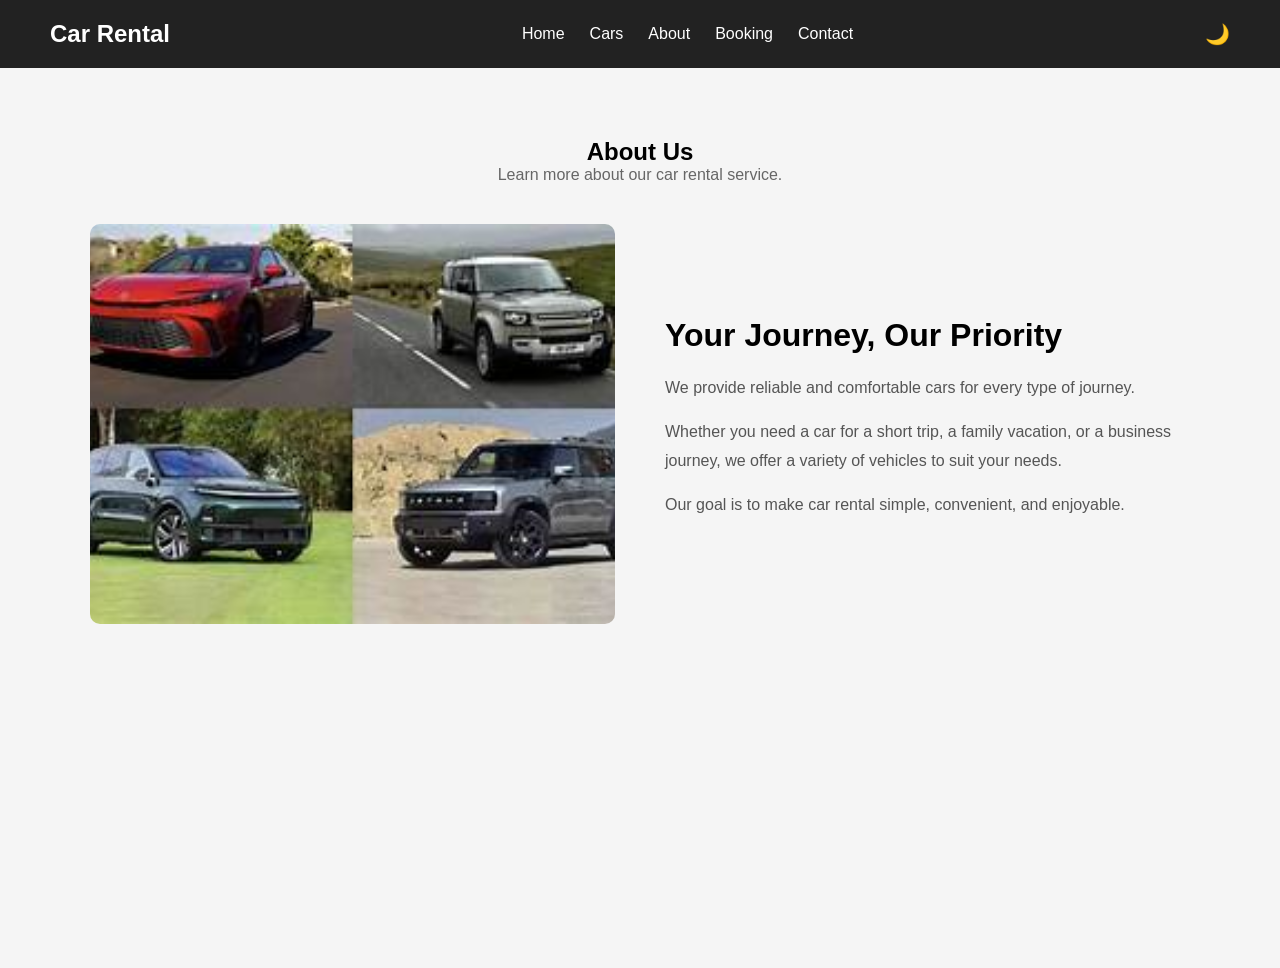
==== about.html @ 0070bd18 "Initial car rental project" ====
<!DOCTYPE html>
<html lang="en">
<head>
    <meta charset="UTF-8">
    <meta name="viewport" content="width=device-width, initial-scale=1.0">

    <title>About Us - Car Rental</title>

    <link rel="stylesheet" href="css/style.css">
</head>

<body>

    <header>
        <nav class="navbar">
           <div class="logo">Car Rental</div>

<button class="menu-btn" id="menuBtn">☰</button>

<ul class="nav-links" id="navLinks">
                <li><a href="index.html">Home</a></li>
                <li><a href="cars.html">Cars</a></li>
                <li><a href="about.html">About</a></li>
                <li><a href="booking.html">Booking</a></li>
                <li><a href="contact.html">Contact</a></li>
            </ul>

            <button id="darkModeBtn">🌙</button>
        </nav>
    </header>

    <main>

        <section class="about-page">

            <div class="section-title">
                <h1>About Us</h1>
                <p>Learn more about our car rental service.</p>
            </div>

            <div class="about-content">

                <div class="about-image">
                    <img src="images/about-car.jpg" alt="Car rental">
                </div>

                <div class="about-text">
                    <h2>Your Journey, Our Priority</h2>

                    <p>
                        We provide reliable and comfortable cars
                        for every type of journey.
                    </p>

                    <p>
                        Whether you need a car for a short trip,
                        a family vacation, or a business journey,
                        we offer a variety of vehicles to suit your needs.
                    </p>

                    <p>
                        Our goal is to make car rental simple,
                        convenient, and enjoyable.
                    </p>
                </div>

            </div>

        </section>

    </main>
<button id="backToTop">↑</button>
    <script src="js/script.js"></script>

</body>
</html>
---- css/style.css ----
* {
    margin: 0;
    padding: 0;
    box-sizing: border-box;
}

body {
    font-family: Arial, sans-serif;
}

.navbar {
    display: flex;
    justify-content: space-between;
    align-items: center;
    padding: 20px 50px;
    background-color: #222;
}

.logo {
    color: white;
    font-size: 24px;
    font-weight: bold;
}

.nav-links {
    display: flex;
    list-style: none;
    gap: 25px;
}

.nav-links a {
    color: white;
    text-decoration: none;
}

.nav-links a:hover {
    color: #f5c542;
}

#darkModeBtn {
    border: none;
    background: none;
    color: white;
    font-size: 20px;
    cursor: pointer;
}

.hero {
    position:relative;
    min-height: 600px;
    display: flex;
    align-items: center;
    justify-content: center;
    text-align: center;
    padding: 40px 20px;
    background-image: linear-gradient(rgba(0, 0, 0, 0.55), rgba(0, 0, 0, 0.55)),
                      url("../images/car-hero.jpg");
    background-size: cover;
    background-position: center;
}

.hero-content {
    color: white;
    max-width: 700px;
}

.hero-content h1 {
    font-size: 55px;
    margin-bottom: 20px;
}

.hero-content p {
    font-size: 20px;
    line-height: 1.6;
    margin-bottom: 30px;
}

.hero-btn {
    display: inline-block;
    padding: 14px 30px;
    background-color: #f5c542;
    color: #222;
    text-decoration: none;
    font-weight: bold;
    border-radius: 5px;
}

.hero-btn:hover {
    background-color: white;
}
.featured-cars {
    padding: 70px 50px;
    background-color: #f5f5f5;
}

.section-title {
    text-align: center;
    margin-bottom: 40px;
}

.section-title h2 {
    font-size: 36px;
    margin-bottom: 10px;
}

.section-title p {
    color: #666;
}

.car-container {
    display: grid;
    grid-template-columns: repeat(3, 1fr);
    gap: 30px;
    max-width: 1200px;
    margin: auto;
}

.car-card {
    background-color: white;
    border-radius: 10px;
    overflow: hidden;
    box-shadow: 0 5px 15px rgba(0, 0, 0, 0.1);
    transition: transform 0.3s ease;
}

.car-card:hover {
    transform: translateY(-8px);
}

.car-card img {
    width: 100%;
    height: 220px;
    object-fit: cover;
}

.car-info {
    padding: 20px;
}

.car-info h3 {
    font-size: 22px;
    margin-bottom: 10px;
}

.car-info p {
    color: #666;
    margin-bottom: 15px;
}

.car-info h4 {
    margin-bottom: 15px;
}

.car-btn {
    display: inline-block;
    padding: 10px 20px;
    background-color: #222;
    color: white;
    text-decoration: none;
    border-radius: 5px;
}

.car-btn:hover {
    background-color: #f5c542;
    color: #222;
}

.rental-search {
    padding: 70px 50px;
    background-color: white;
}

.search-form {
    max-width: 1100px;
    margin: 30px auto 0;
    padding: 30px;
    display: grid;
    grid-template-columns: repeat(3, 1fr) auto;
    gap: 20px;
    align-items: end;
    background-color: #f5f5f5;
    border-radius: 10px;
}

.form-group {
    display: flex;
    flex-direction: column;
}

.form-group label {
    margin-bottom: 8px;
    font-weight: bold;
}

.form-group input {
    padding: 12px;
    border: 1px solid #ccc;
    border-radius: 5px;
    font-size: 15px;
}

.search-btn {
    padding: 12px 22px;
    border: none;
    background-color: #222;
    color: white;
    border-radius: 5px;
    cursor: pointer;
    font-size: 15px;
}

.search-btn:hover {
    background-color: #f5c542;
    color: #222;
}

#searchMessage {
    text-align: center;
    margin-top: 20px;
    font-weight: bold;
}



.cars-page {
    padding: 70px 50px;
    min-height: 100vh;
    background-color: #f5f5f5;
}

.car-controls {
    max-width: 1100px;
    margin: 30px auto 40px;
    display: flex;
    gap: 15px;
    justify-content: center;
}

.car-controls input,
.car-controls select {
    padding: 12px 15px;
    border: 1px solid #ccc;
    border-radius: 5px;
    font-size: 15px;
}

.car-controls input {
    width: 300px;
}

.car-controls select {
    background-color: white;
}

#carsContainer {
    max-width: 1200px;
    margin: auto;
}

.details-page {
    min-height: 100vh;
    padding: 70px 50px;
    background-color: #f5f5f5;
}

.car-details {
    max-width: 1000px;
    margin: auto;
    background-color: white;
    border-radius: 10px;
    overflow: hidden;
    box-shadow: 0 5px 15px rgba(0, 0, 0, 0.1);
}

.car-details img {
    width: 100%;
    height: 450px;
    object-fit: cover;
}

.details-info {
    padding: 30px;
}

.details-info h1 {
    font-size: 35px;
    margin-bottom: 15px;
}

.details-info p {
    font-size: 18px;
    margin-bottom: 12px;
    color: #555;
}

.details-price {
    font-size: 24px;
    font-weight: bold;
    margin: 20px 0;
}

.book-btn {
    display: inline-block;
    padding: 13px 25px;
    background-color: #222;
    color: white;
    text-decoration: none;
    border-radius: 5px;
}

.book-btn:hover {
    background-color: #f5c542;
    color: #222;
}



.booking-page {
    min-height: 100vh;
    padding: 70px 20px;
    background-color: #f5f5f5;
}

.booking-form {
    max-width: 700px;
    margin: 30px auto;
    padding: 35px;
    background-color: white;
    border-radius: 10px;
    box-shadow: 0 5px 15px rgba(0, 0, 0, 0.1);
}

.booking-form .form-group {
    margin-bottom: 20px;
}

.booking-form input,
.booking-form select {
    width: 100%;
    padding: 12px;
    border: 1px solid #ccc;
    border-radius: 5px;
    font-size: 15px;
}

.booking-form small {
    display: block;
    margin-top: 5px;
    color: red;
}

.submit-btn {
    width: 100%;
    padding: 14px;
    border: none;
    border-radius: 5px;
    background-color: #222;
    color: white;
    font-size: 16px;
    cursor: pointer;
}

.submit-btn:hover {
    background-color: #f5c542;
    color: #222;
}

#bookingMessage {
    text-align: center;
    margin-top: 20px;
    font-weight: bold;
}


.about-page {
    min-height: 100vh;
    padding: 70px 50px;
    background-color: #f5f5f5;
}

.about-content {
    max-width: 1100px;
    margin: 40px auto 0;
    display: grid;
    grid-template-columns: 1fr 1fr;
    gap: 50px;
    align-items: center;
}

.about-image img {
    width: 100%;
    height: 400px;
    object-fit: cover;
    border-radius: 10px;
}

.about-text h2 {
    font-size: 32px;
    margin-bottom: 20px;
}

.about-text p {
    color: #555;
    line-height: 1.8;
    margin-bottom: 15px;
}


.contact-page {
    min-height: 100vh;
    padding: 70px 20px;
    background-color: #f5f5f5;
}

.contact-container {
    max-width: 1000px;
    margin: 40px auto;
    display: grid;
    grid-template-columns: 1fr 1fr;
    gap: 40px;
}

.contact-info,
.contact-form {
    background-color: white;
    padding: 30px;
    border-radius: 10px;
    box-shadow: 0 5px 15px rgba(0, 0, 0, 0.1);
}

.contact-info h2 {
    margin-bottom: 25px;
}

.contact-info p {
    margin-bottom: 20px;
    color: #555;
}

.contact-form .form-group {
    margin-bottom: 20px;
}

.contact-form input,
.contact-form textarea {
    width: 100%;
    padding: 12px;
    border: 1px solid #ccc;
    border-radius: 5px;
    font-family: inherit;
    font-size: 15px;
    resize: vertical;
}

.contact-form textarea {
    min-height: 140px;
}

.contact-form .submit-btn {
    width: 100%;
}


@media (max-width: 768px) {

     .navbar {
        position: relative;
        flex-direction: row;
        justify-content: space-between;
        align-items: center;
        padding: 15px 20px;
    }

    .menu-btn {
        display: block;
        margin-left: auto;
        margin-right: 15px;
    }

    .nav-links {
        display: none;
        position: absolute;
        top: 100%;
        left: 0;
        width: 100%;
        flex-direction: column;
        align-items: center;
        gap: 15px;
        padding: 20px 0;
        background-color: #222;
        z-index: 1000;
    }

    .nav-links.active {
        display: flex;
    }
    .hero {
        min-height: 500px;
        padding: 30px 20px;
    }

    .hero-content h1 {
        font-size: 38px;
    }

    .hero-content p {
        font-size: 16px;
    }

    .featured-cars {
        padding: 50px 20px;
    }

    .car-container {
        grid-template-columns: 1fr;
    }

    .rental-search {
        padding: 50px 20px;
    }

    .search-form {
        grid-template-columns: 1fr;
    }

    .car-controls {
        flex-direction: column;
    }

    .car-controls input {
        width: 100%;
    }

    .about-content {
        grid-template-columns: 1fr;
    }

    .contact-container {
        grid-template-columns: 1fr;
    }

    .booking-form {
        padding: 25px;
    }

    .details-page {
        padding: 50px 20px;
    }

    .car-details img {
        height: 300px;
    }

        .testimonial-container {
        grid-template-columns: 1fr;
    }
}

body.dark-mode {
    background-color: #121212;
    color: white;
}

body.dark-mode .featured-cars,
body.dark-mode .rental-search,
body.dark-mode .cars-page,
body.dark-mode .details-page,
body.dark-mode .about-page,
body.dark-mode .booking-page,
body.dark-mode .contact-page {
    background-color: #121212;
}

body.dark-mode .car-card,
body.dark-mode .car-details,
body.dark-mode .booking-form,
body.dark-mode .contact-info,
body.dark-mode .contact-form,
body.dark-mode .search-form {
    background-color: #1e1e1e;
    color: white;
}

body.dark-mode .section-title p,
body.dark-mode .car-info p,
body.dark-mode .about-text p,
body.dark-mode .contact-info p {
    color: #ccc;
}

body.dark-mode .form-group input,
body.dark-mode .form-group select,
body.dark-mode .contact-form input,
body.dark-mode .contact-form textarea {
    background-color: #2a2a2a;
    color: white;
    border-color: #555;
}


.slider-btn {
    position: absolute;
    top: 50%;
    transform: translateY(-50%);
    border: none;
    background-color: rgba(0, 0, 0, 0.5);
    color: white;
    width: 45px;
    height: 45px;
    border-radius: 50%;
    font-size: 25px;
    cursor: pointer;
}

.prev-btn {
    left: 30px;
}

.next-btn {
    right: 30px;
}

.slider-btn:hover {
    background-color: rgba(0, 0, 0, 0.8);
}

.testimonials {
    padding: 70px 50px;
    background-color: #f5f5f5;
}

.testimonial-container {
    max-width: 1100px;
    margin: 40px auto 0;

    display: grid;
    grid-template-columns: repeat(3, 1fr);
    gap: 30px;
}

.testimonial-card {
    background-color: white;
    padding: 30px;
    border-radius: 10px;
    text-align: center;

    box-shadow: 0 5px 15px rgba(0, 0, 0, 0.1);

    transition: transform 0.3s ease;
}

.testimonial-card:hover {
    transform: translateY(-8px);
}

.testimonial-card p {
    color: #555;
    line-height: 1.7;
    margin-bottom: 20px;
}

.testimonial-card h3 {
    margin-bottom: 5px;
}

.testimonial-card span {
    color: #777;
}

.faq {
    padding: 70px 20px;
    background-color: white;
}

.faq-container {
    max-width: 800px;
    margin: 40px auto 0;
}

.faq-item {
    margin-bottom: 15px;
    border: 1px solid #ddd;
    border-radius: 8px;
    overflow: hidden;
}

.faq-question {
    width: 100%;
    padding: 20px;
    border: none;
    background-color: #f5f5f5;
    display: flex;
    justify-content: space-between;
    align-items: center;
    text-align: left;
    font-size: 16px;
    font-weight: bold;
    cursor: pointer;
}

.faq-question span {
    font-size: 22px;
}

.faq-answer {
    display: none;
    padding: 20px;
    background-color: white;
}

.faq-answer p {
    color: #555;
    line-height: 1.6;
}

#backToTop {
    position: fixed;
    right: 25px;
    bottom: 25px;

    width: 45px;
    height: 45px;

    border: none;
    border-radius: 50%;

    background-color: #222;
    color: white;

    font-size: 22px;
    cursor: pointer;

    display: none;

    z-index: 1000;
}

#backToTop:hover {
    background-color: #f5c542;
    color: #222;
}

.menu-btn {
    border: none;
    background: transparent;
    color: white;
    font-size: 28px;
    cursor: pointer;
}

@media (min-width: 769px) {
    .menu-btn {
        display: none;
    }
}

@media (max-width: 768px) {
    .menu-btn {
        display: block;
        margin-left: auto;
        margin-right: 15px;
    }
}
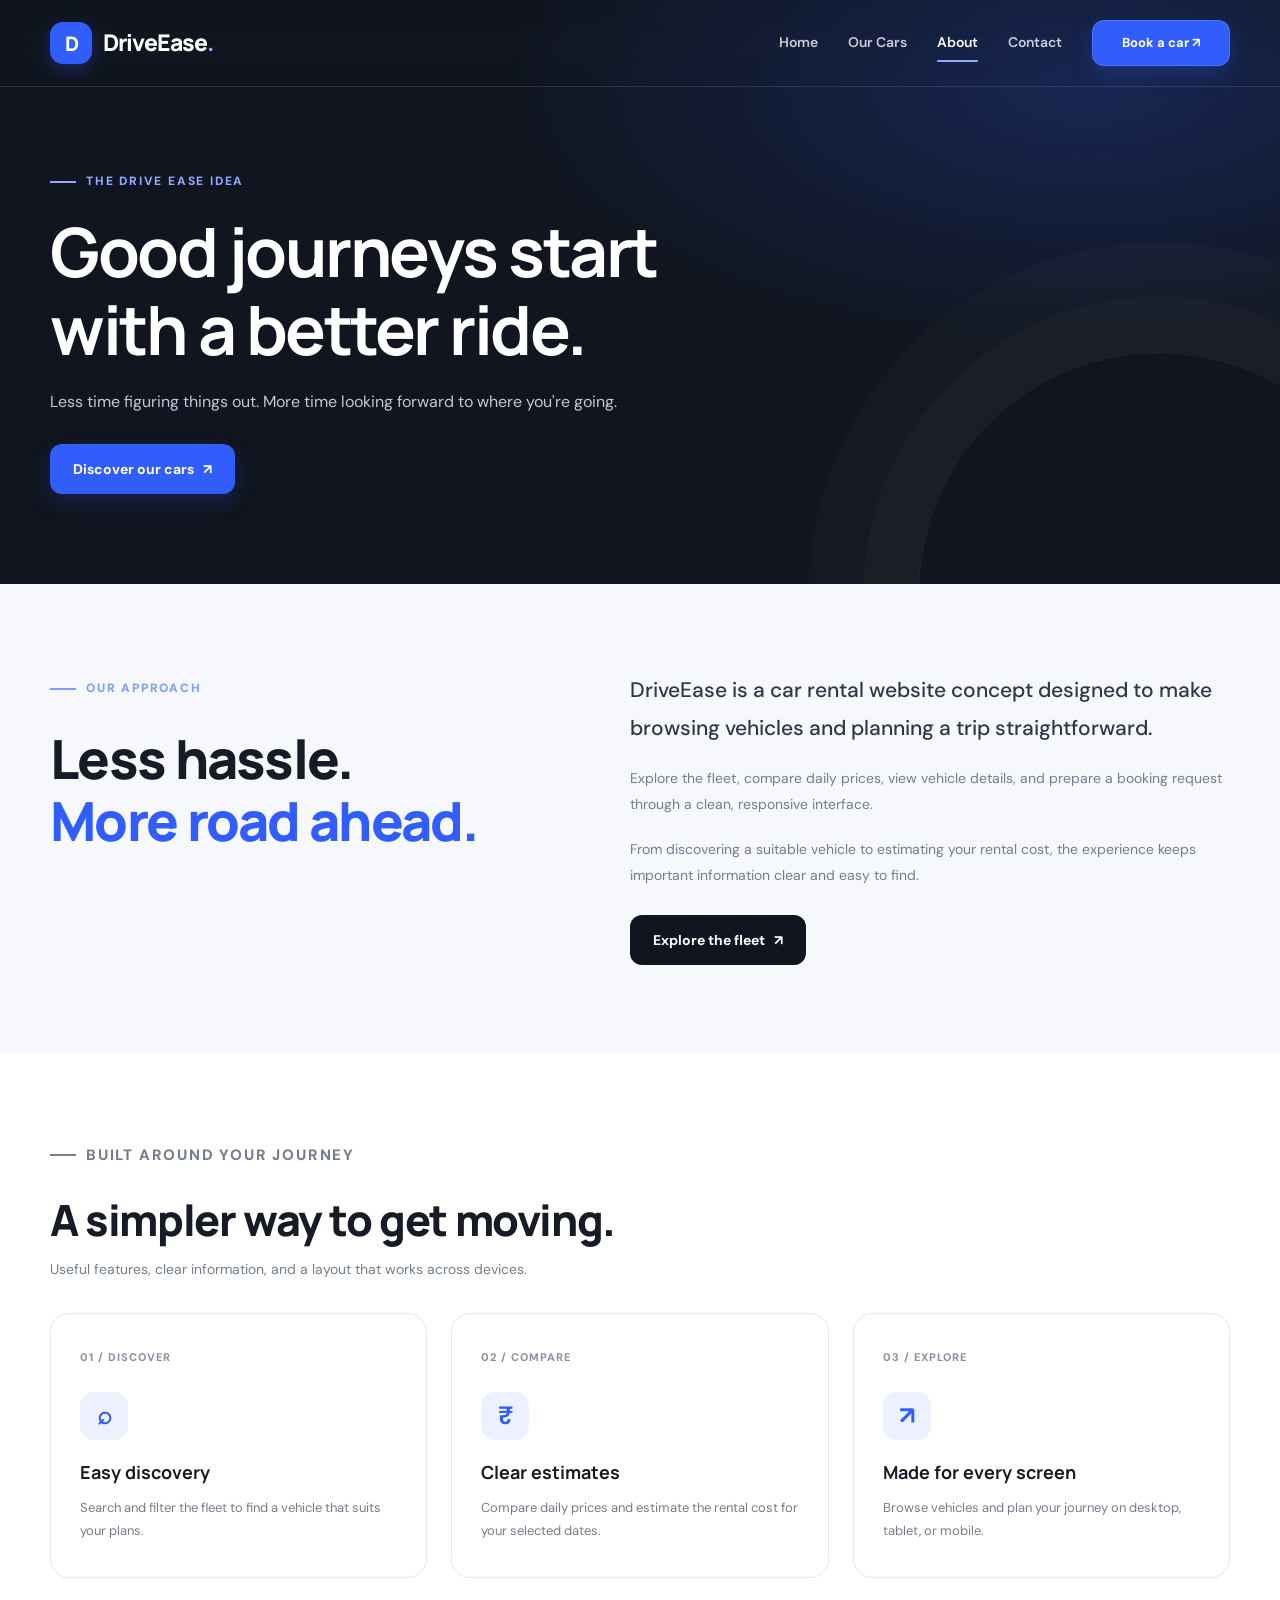
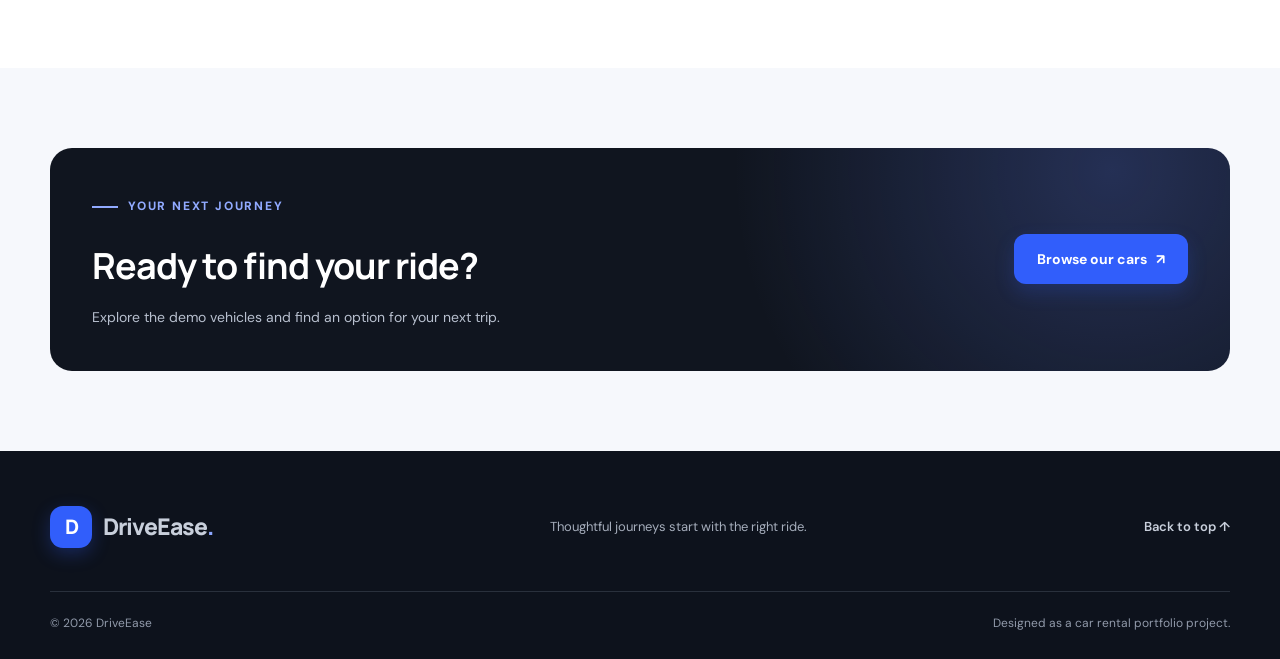
==== commit 648959ed: "Improve DriveEase website design" ====
--- a/about.html
+++ b/about.html
@@ -1,76 +1,161 @@
-<!DOCTYPE html>
+<!doctype html>
 <html lang="en">
 <head>
-    <meta charset="UTF-8">
-    <meta name="viewport" content="width=device-width, initial-scale=1.0">
+  <meta charset="UTF-8">
+  <meta name="viewport" content="width=device-width, initial-scale=1.0">
+  <meta name="theme-color" content="#10151f">
+  <meta name="description" content="Discover the DriveEase car rental website concept and its features.">
+  <title>About | DriveEase</title>
+  <link rel="stylesheet" href="css/style.css">
+  <script src="js/script.js" defer></script>
+</head>
+<body>
+  <header class="site-header">
+    <nav class="nav container" aria-label="Main navigation">
+      <a class="brand" href="index.html" aria-label="DriveEase home">
+        <span class="brand-mark">D</span>
+        <span>DriveEase<span class="dot">.</span></span>
+      </a>
 
-    <title>About Us - Car Rental</title>
+      <button class="menu-toggle" type="button"
+        aria-label="Toggle navigation" aria-expanded="false">
+        ☰
+      </button>
 
-    <link rel="stylesheet" href="css/style.css">
-</head>
+      <div class="nav-links">
+        <a href="index.html">Home</a>
+        <a href="cars.html">Our Cars</a>
+        <a class="active" href="about.html" aria-current="page">About</a>
+        <a href="contact.html">Contact</a>
+        <a class="nav-cta" href="booking.html">Book a car ↗</a>
+      </div>
+    </nav>
+  </header>
 
-<body>
+  <main>
+    <section class="page-hero about-hero">
+      <div class="container">
+        <p class="eyebrow light">THE DRIVE EASE IDEA</p>
+        <h1>Good journeys start<br>with a better ride.</h1>
+        <p>
+          Less time figuring things out. More time looking forward
+          to where you're going.
+        </p>
+        <a class="btn primary about-hero-btn" href="cars.html">
+          Discover our cars <span aria-hidden="true">↗</span>
+        </a>
+      </div>
+    </section>
 
-    <header>
-        <nav class="navbar">
-           <div class="logo">Car Rental</div>
+    <section class="section container about-layout">
+      <div class="about-heading">
+        <p class="eyebrow">OUR APPROACH</p>
+        <h2>Less hassle.<br><span class="accent">More road ahead.</span></h2>
+      </div>
 
-<button class="menu-btn" id="menuBtn">☰</button>
+      <div class="about-copy">
+        <p class="lead">
+          DriveEase is a car rental website concept designed to make
+          browsing vehicles and planning a trip straightforward.
+        </p>
 
-<ul class="nav-links" id="navLinks">
-                <li><a href="index.html">Home</a></li>
-                <li><a href="cars.html">Cars</a></li>
-                <li><a href="about.html">About</a></li>
-                <li><a href="booking.html">Booking</a></li>
-                <li><a href="contact.html">Contact</a></li>
-            </ul>
+        <p class="muted">
+          Explore the fleet, compare daily prices, view vehicle details,
+          and prepare a booking request through a clean, responsive interface.
+        </p>
 
-            <button id="darkModeBtn">🌙</button>
-        </nav>
-    </header>
+        <p class="muted">
+          From discovering a suitable vehicle to estimating your rental
+          cost, the experience keeps important information clear and easy
+          to find.
+        </p>
 
-    <main>
+        <a class="btn dark" href="cars.html">
+          Explore the fleet <span aria-hidden="true">↗</span>
+        </a>
+      </div>
+    </section>
 
-        <section class="about-page">
+    <section class="about-features">
+      <div class="container">
+        <div class="section-heading">
+          <div>
+            <p class="eyebrow">BUILT AROUND YOUR JOURNEY</p>
+            <h2>A simpler way to get moving.</h2>
+            <p>
+              Useful features, clear information, and a layout that works
+              across devices.
+            </p>
+          </div>
+        </div>
 
-            <div class="section-title">
-                <h1>About Us</h1>
-                <p>Learn more about our car rental service.</p>
-            </div>
+        <div class="benefit-grid">
+          <article class="about-feature-card">
+            <span class="feature-number">01 / DISCOVER</span>
+            <div class="feature-symbol" aria-hidden="true">⌕</div>
+            <h3>Easy discovery</h3>
+            <p>
+              Search and filter the fleet to find a vehicle that suits
+              your plans.
+            </p>
+          </article>
 
-            <div class="about-content">
+          <article class="about-feature-card">
+            <span class="feature-number">02 / COMPARE</span>
+            <div class="feature-symbol" aria-hidden="true">₹</div>
+            <h3>Clear estimates</h3>
+            <p>
+              Compare daily prices and estimate the rental cost for
+              your selected dates.
+            </p>
+          </article>
 
-                <div class="about-image">
-                    <img src="images/about-car.jpg" alt="Car rental">
-                </div>
+          <article class="about-feature-card">
+            <span class="feature-number">03 / EXPLORE</span>
+            <div class="feature-symbol" aria-hidden="true">↗</div>
+            <h3>Made for every screen</h3>
+            <p>
+              Browse vehicles and plan your journey on desktop, tablet,
+              or mobile.
+            </p>
+          </article>
+        </div>
+      </div>
+    </section>
 
-                <div class="about-text">
-                    <h2>Your Journey, Our Priority</h2>
+    <section class="about-bottom container">
+      <div>
+        <p class="eyebrow light">YOUR NEXT JOURNEY</p>
+        <h2>Ready to find your ride?</h2>
+        <p>
+          Explore the demo vehicles and find an option for your next trip.
+        </p>
+      </div>
+      <a class="btn primary" href="cars.html">
+        Browse our cars <span aria-hidden="true">↗</span>
+      </a>
+    </section>
+  </main>
 
-                    <p>
-                        We provide reliable and comfortable cars
-                        for every type of journey.
-                    </p>
+  <footer class="footer">
+    <div class="container">
+      <div class="footer-inner">
+        <a class="brand light-brand" href="index.html">
+          <span class="brand-mark">D</span>
+          <span>DriveEase<span class="dot">.</span></span>
+        </a>
+        <p>Thoughtful journeys start with the right ride.</p>
+        <a class="footer-top-link" href="#top"
+          onclick="window.scrollTo({top: 0, behavior: 'smooth'}); return false;">
+          Back to top ↑
+        </a>
+      </div>
 
-                    <p>
-                        Whether you need a car for a short trip,
-                        a family vacation, or a business journey,
-                        we offer a variety of vehicles to suit your needs.
-                    </p>
-
-                    <p>
-                        Our goal is to make car rental simple,
-                        convenient, and enjoyable.
-                    </p>
-                </div>
-
-            </div>
-
-        </section>
-
-    </main>
-<button id="backToTop">↑</button>
-    <script src="js/script.js"></script>
-
+      <div class="footer-bottom">
+        <span>© <span data-year></span> DriveEase</span>
+        <span>Designed as a car rental portfolio project.</span>
+      </div>
+    </div>
+  </footer>
 </body>
 </html>
--- a/css/style.css
+++ b/css/style.css
@@ -1,763 +1,2778 @@
+
+@import url('https://fonts.googleapis.com/css2?family=DM+Sans:wght@400;500;600;700&family=Manrope:wght@400;500;600;700;800&display=swap');
+
+:root {
+  --bg: #f6f8fc;
+  --surface: #fff;
+  --text: #171b26;
+  --muted: #747d8e;
+  --primary: #315efb;
+  --primary-dark: #2349d8;
+  --border: #e4e8f0;
+  --dark: #10151f;
+  --radius: 20px;
+  --shadow: 0 14px 40px rgba(22, 34, 60, .08);
+  --shadow-hover: 0 22px 50px rgba(22, 34, 60, .13);
+}
+
 * {
-    margin: 0;
-    padding: 0;
-    box-sizing: border-box;
+  box-sizing: border-box;
+  margin: 0;
+  padding: 0;
+}
+
+html {
+  scroll-behavior: smooth;
+  scroll-padding-top: 90px;
 }
 
 body {
-    font-family: Arial, sans-serif;
-}
-
-.navbar {
-    display: flex;
-    justify-content: space-between;
-    align-items: center;
-    padding: 20px 50px;
-    background-color: #222;
-}
-
-.logo {
-    color: white;
-    font-size: 24px;
-    font-weight: bold;
+  background: var(--bg);
+  color: var(--text);
+  font-family: 'DM Sans', sans-serif;
+  line-height: 1.65;
+  -webkit-font-smoothing: antialiased;
+}
+
+img {
+  display: block;
+  max-width: 100%;
+}
+
+a {
+  color: inherit;
+  text-decoration: none;
+}
+
+button, input, select, textarea {
+  font: inherit;
+}
+
+button, a {
+  -webkit-tap-highlight-color: transparent;
+}
+
+button {
+  cursor: pointer;
+}
+
+.container {
+  width: min(1180px, calc(100% - 48px));
+  margin-inline: auto;
+}
+
+/* NAVIGATION */
+
+.site-header {
+  position: absolute;
+  z-index: 100;
+  top: 0;
+  left: 0;
+  width: 100%;
+  padding: 20px 0;
+  color: #fff;
+  border-bottom: 1px solid rgba(255,255,255,.12);
+}
+
+.site-header .container,
+.nav {
+  display: flex;
+  align-items: center;
+  justify-content: space-between;
+  gap: 24px;
+}
+
+.brand {
+  display: inline-flex;
+  align-items: center;
+  gap: 11px;
+  font-family: 'Manrope', sans-serif;
+  font-size: 23px;
+  font-weight: 800;
+  letter-spacing: -1px;
+  white-space: nowrap;
+}
+
+.brand-mark {
+  display: grid;
+  width: 42px;
+  height: 42px;
+  place-items: center;
+  border-radius: 13px;
+  background: var(--primary);
+  color: white;
+  font-size: 20px;
+}
+
+.dot {
+  color: #8da7ff;
 }
 
 .nav-links {
-    display: flex;
-    list-style: none;
-    gap: 25px;
+  display: flex;
+  align-items: center;
+  gap: 30px;
 }
 
 .nav-links a {
-    color: white;
-    text-decoration: none;
-}
-
-.nav-links a:hover {
-    color: #f5c542;
-}
-
-#darkModeBtn {
-    border: none;
-    background: none;
-    color: white;
+  color: rgba(255,255,255,.78);
+  font-size: 14px;
+  font-weight: 600;
+  transition: color .2s;
+}
+
+.nav-links a:hover,
+.nav-links a.active {
+  color: white;
+}
+
+.nav-cta {
+  display: inline-flex;
+  min-width: 138px;
+  min-height: 46px;
+  align-items: center;
+  justify-content: center;
+  padding: 0 18px;
+  border: 0;
+  border-radius: 12px;
+  background: white;
+  color: var(--dark);
+  font-size: 13px;
+  font-weight: 700;
+  transition: transform .2s, background .2s;
+}
+
+.nav-cta:hover {
+  transform: translateY(-2px);
+  background: #edf1ff;
+}
+
+.menu-toggle {
+  display: none;
+  border: 0;
+  background: transparent;
+  color: white;
+  font-size: 28px;
+}
+
+/* BUTTONS */
+
+.btn {
+  display: inline-flex;
+  min-height: 50px;
+  align-items: center;
+  justify-content: center;
+  gap: 9px;
+  padding: 0 22px;
+  border: 1px solid transparent;
+  border-radius: 12px;
+  font-size: 14px;
+  font-weight: 700;
+  transition: transform .2s, background .2s, box-shadow .2s;
+}
+
+.btn:hover {
+  transform: translateY(-2px);
+}
+
+.btn.primary {
+  background: var(--primary);
+  color: white;
+  box-shadow: 0 8px 20px rgba(49,94,251,.2);
+}
+
+.btn.primary:hover {
+  background: var(--primary-dark);
+}
+
+.btn.glass {
+  border-color: rgba(255,255,255,.35);
+  background: rgba(255,255,255,.1);
+  color: white;
+  backdrop-filter: blur(10px);
+}
+
+.btn.glass:hover {
+  background: rgba(255,255,255,.2);
+}
+
+.btn.outline {
+  border-color: var(--border);
+  background: white;
+  color: var(--text);
+}
+
+.btn.outline:hover {
+  border-color: var(--primary);
+  color: var(--primary);
+}
+
+.btn.dark {
+  background: var(--dark);
+  color: white;
+}
+
+.btn.full {
+  width: 100%;
+}
+
+/* HOMEPAGE HERO */
+
+.hero {
+  position: relative;
+  display: flex;
+  min-height: 690px;
+  align-items: center;
+  overflow: hidden;
+  background:
+    linear-gradient(90deg,
+      rgba(9,14,25,.92) 0%,
+      rgba(9,14,25,.72) 44%,
+      rgba(9,14,25,.18) 100%),
+    url("../images/car-hero.jpg") center 55% / cover no-repeat;
+  color: white;
+}
+
+.hero-overlay {
+  position: absolute;
+  inset: 0;
+  pointer-events: none;
+  background: linear-gradient(0deg, rgba(9,14,25,.3), transparent 50%);
+}
+
+.hero-content {
+  position: relative;
+  z-index: 1;
+  width: min(1180px, calc(100% - 48px));
+  margin: 0 auto;
+  padding-top: 90px;
+}
+
+.eyebrow {
+  display: inline-flex;
+  align-items: center;
+  gap: 10px;
+  margin-bottom: 20px;
+  color: #7e9cff;
+  font-size: 12px;
+  font-weight: 800;
+  letter-spacing: 1.8px;
+  text-transform: uppercase;
+}
+
+.eyebrow::before {
+  width: 26px;
+  height: 2px;
+  background: currentColor;
+  content: "";
+}
+
+.hero h1 {
+  max-width: 750px;
+  margin-bottom: 22px;
+  font-family: 'Manrope', sans-serif;
+  font-size: clamp(44px, 6vw, 76px);
+  font-weight: 800;
+  line-height: 1.08;
+  letter-spacing: -3px;
+}
+
+.hero h1 span {
+  color: #91aaff;
+}
+
+.light,
+.hero-copy {
+  color: rgba(255,255,255,.8);
+}
+
+.hero-copy {
+  max-width: 540px;
+  margin-bottom: 30px;
+  font-size: 17px;
+  line-height: 1.85;
+}
+
+.actions {
+  display: flex;
+  flex-wrap: wrap;
+  gap: 13px;
+}
+
+.hero-note {
+  display: flex;
+  align-items: center;
+  gap: 10px;
+  margin-top: 32px;
+  color: rgba(255,255,255,.8);
+  font-size: 13px;
+}
+
+.hero-note::before {
+  width: 8px;
+  height: 8px;
+  border-radius: 50%;
+  background: #7be0ad;
+  box-shadow: 0 0 12px rgba(123,224,173,.6);
+  content: "";
+}
+
+/* HOMEPAGE SEARCH */
+
+.search-wrap {
+  position: relative;
+  z-index: 5;
+  margin-top: -45px;
+}
+
+.search-card {
+  display: grid;
+  grid-template-columns: repeat(3, minmax(0,1fr)) auto;
+  align-items: end;
+  gap: 18px;
+  padding: 25px;
+  border: 1px solid var(--border);
+  border-radius: 22px;
+  background: white;
+  box-shadow: var(--shadow);
+}
+
+.search-card label,
+.form-group label {
+  display: block;
+  margin-bottom: 8px;
+  color: #414958;
+  font-size: 12px;
+  font-weight: 700;
+}
+
+.search-card input,
+.search-card select,
+.form-group input,
+.form-group select,
+.form-group textarea {
+  width: 100%;
+  min-height: 49px;
+  padding: 12px 14px;
+  border: 1px solid var(--border);
+  border-radius: 11px;
+  outline: none;
+  background: #fafbfe;
+  color: var(--text);
+  transition: border-color .2s, box-shadow .2s;
+}
+
+.search-card input:focus,
+.search-card select:focus,
+.form-group input:focus,
+.form-group select:focus,
+.form-group textarea:focus {
+  border-color: var(--primary);
+  box-shadow: 0 0 0 4px rgba(49,94,251,.1);
+}
+
+.search-card .btn {
+  min-height: 49px;
+  white-space: nowrap;
+}
+
+/* GENERAL SECTIONS */
+
+.section {
+  padding: 95px 0;
+}
+
+.section-heading {
+  display: flex;
+  align-items: end;
+  justify-content: space-between;
+  gap: 24px;
+  margin-bottom: 35px;
+}
+
+.section-heading h2,
+.section h2 {
+  font-family: 'Manrope', sans-serif;
+  font-size: clamp(28px,4vw,43px);
+  font-weight: 800;
+  line-height: 1.2;
+  letter-spacing: -1.4px;
+}
+
+.section-heading p,
+.muted {
+  color: var(--muted);
+}
+
+.section-heading p {
+  max-width: 460px;
+  margin-top: 10px;
+  font-size: 15px;
+}
+
+.text-link {
+  display: inline-flex;
+  align-items: center;
+  gap: 8px;
+  color: var(--primary);
+  font-size: 14px;
+  font-weight: 700;
+  white-space: nowrap;
+}
+
+.text-link:hover {
+  color: var(--primary-dark);
+}
+
+/* CAR CARDS */
+
+.car-grid {
+  display: grid;
+  grid-template-columns: repeat(3, minmax(0,1fr));
+  gap: 25px;
+}
+
+.car-card {
+  min-width: 0;
+  overflow: hidden;
+  border: 1px solid var(--border);
+  border-radius: var(--radius);
+  background: white;
+  box-shadow: 0 5px 20px rgba(22,34,60,.025);
+  transition: transform .25s, box-shadow .25s;
+}
+
+.car-card:hover {
+  transform: translateY(-6px);
+  box-shadow: var(--shadow-hover);
+}
+
+.car-card > a:first-child {
+  display: block;
+  overflow: hidden;
+}
+
+.car-card > a:first-child img,
+.car-card > img,
+.car-card .car-image {
+  width: 100%;
+  height: 220px;
+  object-fit: cover;
+  background: #edf0f5;
+  transition: transform .35s;
+}
+
+.car-card:hover > a:first-child img,
+.car-card:hover > img {
+  transform: scale(1.035);
+}
+
+.car-info {
+  padding: 23px;
+}
+
+.car-title,
+.car-bottom {
+  display: flex;
+  align-items: center;
+  justify-content: space-between;
+  gap: 12px;
+}
+
+.car-title h3 {
+  font-family: 'Manrope', sans-serif;
+  font-size: 18px;
+  font-weight: 800;
+  letter-spacing: -.4px;
+}
+
+.pill {
+  display: inline-flex;
+  align-items: center;
+  padding: 6px 10px;
+  border-radius: 8px;
+  background: #edf1ff;
+  color: var(--primary);
+  font-size: 11px;
+  font-weight: 700;
+  white-space: nowrap;
+}
+
+.car-info > p {
+  margin-top: 10px;
+  font-size: 13px;
+}
+
+.specs {
+  display: flex;
+  flex-wrap: wrap;
+  gap: 10px 16px;
+  margin: 19px 0;
+  padding: 16px 0;
+  border-top: 1px solid var(--border);
+  border-bottom: 1px solid var(--border);
+  color: #646d7c;
+  font-size: 12px;
+}
+
+.car-bottom strong {
+  font-family: 'Manrope', sans-serif;
+  font-size: 21px;
+  font-weight: 800;
+}
+
+.car-bottom small {
+  color: var(--muted);
+  font-size: 12px;
+  font-weight: 400;
+}
+
+.car-bottom .btn {
+  min-height: 41px;
+  padding-inline: 13px;
+  font-size: 12px;
+}
+
+/* BENEFITS */
+
+.benefits {
+  background: white;
+}
+
+.benefit-grid {
+  display: grid;
+  grid-template-columns: repeat(3, minmax(0,1fr));
+  gap: 24px;
+  margin-top: 35px;
+}
+
+.benefit-grid > * {
+  padding: 28px;
+  border: 1px solid var(--border);
+  border-radius: 18px;
+  background: white;
+}
+
+.benefit-grid h3 {
+  margin: 14px 0 8px;
+  font-family: 'Manrope', sans-serif;
+  font-size: 18px;
+}
+
+.benefit-grid p {
+  color: var(--muted);
+  font-size: 14px;
+  line-height: 1.8;
+}
+
+/* CALL TO ACTION */
+
+.cta {
+  padding: 58px;
+  overflow: hidden;
+  border-radius: 24px;
+  background:
+    radial-gradient(circle at 90% 10%, rgba(103,133,255,.24), transparent 30%),
+    var(--dark);
+  color: white;
+}
+
+.cta h2 {
+  max-width: 650px;
+  margin-bottom: 15px;
+  font-family: 'Manrope', sans-serif;
+  font-size: clamp(28px,4vw,42px);
+  line-height: 1.2;
+  letter-spacing: -1px;
+}
+
+.cta p {
+  max-width: 560px;
+  margin-bottom: 25px;
+  color: #b8c0cf;
+}
+
+/* INNER PAGE HERO */
+
+.page-hero {
+  padding: 150px 0 70px;
+  background: var(--dark);
+  color: white;
+}
+
+.page-hero h1 {
+  margin-bottom: 12px;
+  font-family: 'Manrope', sans-serif;
+  font-size: clamp(36px,5vw,58px);
+  line-height: 1.15;
+  letter-spacing: -2px;
+}
+
+.page-hero p {
+  max-width: 650px;
+  color: #c0c6d2;
+}
+
+/* BOOKING PAGE */
+
+.booking-page {
+  padding: 65px 0 90px;
+}
+
+.booking-page .container {
+  max-width: 1050px;
+}
+
+.booking-page h2,
+.booking-card h2 {
+  margin-bottom: 8px;
+  font-family: 'Manrope', sans-serif;
+  font-size: clamp(27px,4vw,38px);
+  line-height: 1.2;
+  letter-spacing: -1.2px;
+}
+
+.booking-page .muted,
+.booking-card > p {
+  color: var(--muted);
+  line-height: 1.7;
+}
+
+.booking-card,
+.booking-page .content-card,
+.booking-page .form-card {
+  padding: clamp(22px,4vw,40px);
+  border: 1px solid var(--border);
+  border-radius: 22px;
+  background: white;
+  box-shadow: var(--shadow);
+}
+
+#bookingForm {
+  display: grid;
+  grid-template-columns: repeat(2,minmax(0,1fr));
+  gap: 22px;
+  margin-top: 25px;
+}
+
+#bookingForm label {
+  display: block;
+  margin-bottom: 9px;
+  color: #343b49;
+  font-size: 13px;
+  font-weight: 700;
+}
+
+#bookingForm input:not([type="checkbox"]):not([type="radio"]),
+#bookingForm select,
+#bookingForm textarea {
+  display: block;
+  width: 100%;
+  min-width: 0;
+  min-height: 51px;
+  padding: 13px 15px;
+  border: 1px solid #dfe4ec;
+  border-radius: 12px;
+  background: #fbfcfe;
+  color: var(--text);
+  font-size: 14px;
+  outline: none;
+  transition: border-color .2s, box-shadow .2s, background .2s;
+}
+
+#bookingForm input:focus,
+#bookingForm select:focus,
+#bookingForm textarea:focus {
+  border-color: var(--primary);
+  background: white;
+  box-shadow: 0 0 0 4px rgba(49,94,251,.1);
+}
+
+#bookingForm textarea {
+  min-height: 120px;
+  resize: vertical;
+}
+
+#bookingForm p {
+  min-width: 0;
+  margin: 0;
+  color: #343b49;
+  font-size: 13px;
+}
+
+#bookingForm p label {
+  margin-bottom: 9px;
+}
+
+#bookingForm button,
+#bookingForm input[type="submit"] {
+  width: 100%;
+  min-height: 52px;
+  padding: 13px 20px;
+  border: none;
+  border-radius: 12px;
+  background: var(--primary);
+  color: white;
+  font-weight: 700;
+  cursor: pointer;
+  transition: background .2s, transform .2s;
+}
+
+#bookingForm button:hover,
+#bookingForm input[type="submit"]:hover {
+  transform: translateY(-2px);
+  background: var(--primary-dark);
+}
+
+#bookingMessage {
+  grid-column: 1 / -1;
+  padding: 14px 16px;
+  border-radius: 11px;
+  background: #eef3ff;
+  color: #2349d8;
+  font-size: 13px;
+  line-height: 1.7;
+  overflow-wrap: anywhere;
+}
+
+#summaryCar,
+#summaryRate,
+#summaryDates,
+#summaryDays,
+#summaryTotal {
+  overflow-wrap: anywhere;
+}
+
+/* FORMS AND CONTENT PANELS */
+
+.form-card,
+.content-card {
+  padding: 30px;
+  border: 1px solid var(--border);
+  border-radius: var(--radius);
+  background: white;
+  box-shadow: var(--shadow);
+}
+
+.form-group {
+  margin-bottom: 20px;
+}
+
+.form-group textarea {
+  min-height: 130px;
+  resize: vertical;
+}
+
+.form-grid {
+  display: grid;
+  grid-template-columns: repeat(2,minmax(0,1fr));
+  gap: 20px;
+}
+
+.form-group.full-width {
+  grid-column: 1 / -1;
+}
+
+/* VEHICLE DETAILS PAGE */
+
+#carDetail {
+  padding-top: 35px;
+}
+
+.detail-layout {
+  display: grid;
+  grid-template-columns: minmax(0,1.6fr) minmax(280px,.9fr);
+  align-items: start;
+  gap: 35px;
+}
+
+.detail-image {
+  width: 100%;
+  max-height: 450px;
+  object-fit: cover;
+  border-radius: 20px;
+  background: #edf0f5;
+}
+
+.detail-list {
+  display: flex;
+  flex-wrap: wrap;
+  gap: 10px;
+  margin: 22px 0 30px;
+}
+
+.detail-list span {
+  padding: 9px 13px;
+  border: 1px solid var(--border);
+  border-radius: 10px;
+  background: white;
+  color: #4b5565;
+  font-size: 13px;
+}
+
+.detail-main h2 {
+  margin-bottom: 10px;
+  font-family: 'Manrope', sans-serif;
+  font-size: 26px;
+}
+
+.detail-panel {
+  padding: 28px;
+  border: 1px solid var(--border);
+  border-radius: 20px;
+  background: white;
+  box-shadow: var(--shadow);
+}
+
+.detail-panel h1 {
+  margin-bottom: 12px;
+  font-family: 'Manrope', sans-serif;
+  font-size: 30px;
+  line-height: 1.2;
+}
+
+.detail-price {
+  margin: 18px 0;
+  font-family: 'Manrope', sans-serif;
+  font-size: 29px;
+  font-weight: 800;
+}
+
+.detail-price small {
+  color: var(--muted);
+  font-family: 'DM Sans', sans-serif;
+  font-size: 13px;
+  font-weight: 400;
+}
+
+.detail-panel .btn {
+  margin: 22px 0 12px;
+}
+
+.fine-print {
+  color: var(--muted);
+  font-size: 12px;
+}
+
+/* CARS SEARCH CONTROLS */
+
+#carSearch,
+#categoryFilter,
+#sortCars {
+  min-height: 46px;
+  padding: 10px 13px;
+  border: 1px solid var(--border);
+  border-radius: 11px;
+  background: white;
+  color: var(--text);
+  outline: none;
+}
+
+#carSearch:focus,
+#categoryFilter:focus,
+#sortCars:focus {
+  border-color: var(--primary);
+  box-shadow: 0 0 0 4px rgba(49,94,251,.1);
+}
+
+#noCars {
+  margin-top: 24px;
+  padding: 30px;
+  border: 1px dashed #cbd3e0;
+  border-radius: 15px;
+  color: var(--muted);
+  text-align: center;
+}
+
+/* TABLES */
+
+table {
+  width: 100%;
+  border-collapse: collapse;
+  background: white;
+}
+
+th, td {
+  padding: 16px;
+  border-bottom: 1px solid var(--border);
+  text-align: left;
+}
+
+th {
+  background: #f6f8fb;
+  color: #424b5a;
+  font-size: 12px;
+  letter-spacing: .5px;
+  text-transform: uppercase;
+}
+
+td {
+  color: #535c6b;
+  font-size: 14px;
+}
+
+/* FOOTER */
+
+.footer {
+  margin-top: 80px;
+  padding: 55px 0 25px;
+  background: #0d121c;
+  color: white;
+}
+
+.footer .brand {
+  margin-bottom: 15px;
+}
+
+.footer p {
+  max-width: 360px;
+  color: #a5adbb;
+  font-size: 13px;
+  line-height: 1.9;
+}
+
+.footer a {
+  color: #c8cfdb;
+  transition: color .2s;
+}
+
+.footer a:hover {
+  color: white;
+}
+
+.footer-grid {
+  display: grid;
+  grid-template-columns: 2fr 1fr 1fr;
+  gap: 40px;
+}
+
+.footer h3 {
+  margin-bottom: 15px;
+  font-size: 14px;
+}
+
+.footer ul {
+  display: grid;
+  gap: 10px;
+  list-style: none;
+  font-size: 13px;
+}
+
+.footer-bottom {
+  display: flex;
+  justify-content: space-between;
+  gap: 20px;
+  margin-top: 40px;
+  padding-top: 22px;
+  border-top: 1px solid #29303c;
+  color: #919aaa;
+  font-size: 12px;
+}
+
+/* RESPONSIVE TABLET */
+
+@media (max-width: 900px) {
+  .nav-links {
+    gap: 17px;
+  }
+
+  .nav-cta {
+    min-width: auto;
+    padding-inline: 14px;
+  }
+
+  .search-card {
+    grid-template-columns: repeat(2,minmax(0,1fr));
+  }
+
+  .car-grid {
+    grid-template-columns: repeat(2,minmax(0,1fr));
+  }
+
+  .benefit-grid {
+    grid-template-columns: repeat(2,minmax(0,1fr));
+  }
+
+  .detail-layout {
+    grid-template-columns: 1fr;
+  }
+
+  .hero {
+    min-height: 650px;
+  }
+
+  .section {
+    padding: 75px 0;
+  }
+}
+
+/* RESPONSIVE MOBILE */
+
+@media (max-width: 650px) {
+  .container,
+  .hero-content {
+    width: calc(100% - 32px);
+  }
+
+  .site-header {
+    padding: 16px 0;
+  }
+
+  .brand {
     font-size: 20px;
-    cursor: pointer;
-}
-
-.hero {
-    position:relative;
-    min-height: 600px;
-    display: flex;
-    align-items: center;
-    justify-content: center;
-    text-align: center;
-    padding: 40px 20px;
-    background-image: linear-gradient(rgba(0, 0, 0, 0.55), rgba(0, 0, 0, 0.55)),
-                      url("../images/car-hero.jpg");
-    background-size: cover;
-    background-position: center;
-}
-
-.hero-content {
-    color: white;
-    max-width: 700px;
-}
-
-.hero-content h1 {
-    font-size: 55px;
-    margin-bottom: 20px;
-}
-
-.hero-content p {
-    font-size: 20px;
-    line-height: 1.6;
-    margin-bottom: 30px;
-}
-
-.hero-btn {
-    display: inline-block;
-    padding: 14px 30px;
-    background-color: #f5c542;
-    color: #222;
-    text-decoration: none;
-    font-weight: bold;
-    border-radius: 5px;
-}
-
-.hero-btn:hover {
-    background-color: white;
-}
-.featured-cars {
-    padding: 70px 50px;
-    background-color: #f5f5f5;
-}
-
-.section-title {
-    text-align: center;
-    margin-bottom: 40px;
-}
-
-.section-title h2 {
-    font-size: 36px;
-    margin-bottom: 10px;
-}
-
-.section-title p {
-    color: #666;
-}
-
-.car-container {
-    display: grid;
-    grid-template-columns: repeat(3, 1fr);
-    gap: 30px;
-    max-width: 1200px;
-    margin: auto;
-}
-
-.car-card {
-    background-color: white;
-    border-radius: 10px;
-    overflow: hidden;
-    box-shadow: 0 5px 15px rgba(0, 0, 0, 0.1);
-    transition: transform 0.3s ease;
-}
-
-.car-card:hover {
-    transform: translateY(-8px);
-}
-
-.car-card img {
-    width: 100%;
-    height: 220px;
-    object-fit: cover;
-}
-
-.car-info {
-    padding: 20px;
-}
-
-.car-info h3 {
-    font-size: 22px;
-    margin-bottom: 10px;
-}
-
-.car-info p {
-    color: #666;
-    margin-bottom: 15px;
-}
-
-.car-info h4 {
-    margin-bottom: 15px;
-}
-
-.car-btn {
-    display: inline-block;
-    padding: 10px 20px;
-    background-color: #222;
-    color: white;
-    text-decoration: none;
-    border-radius: 5px;
-}
-
-.car-btn:hover {
-    background-color: #f5c542;
-    color: #222;
-}
-
-.rental-search {
-    padding: 70px 50px;
-    background-color: white;
-}
-
-.search-form {
-    max-width: 1100px;
-    margin: 30px auto 0;
-    padding: 30px;
-    display: grid;
-    grid-template-columns: repeat(3, 1fr) auto;
-    gap: 20px;
-    align-items: end;
-    background-color: #f5f5f5;
-    border-radius: 10px;
-}
-
-.form-group {
+  }
+
+  .brand-mark {
+    width: 36px;
+    height: 36px;
+  }
+
+  .menu-toggle {
+    display: block;
+  }
+
+  .nav-links {
+    position: absolute;
+    top: calc(100% + 1px);
+    right: 16px;
+    left: 16px;
+    display: none;
+    align-items: stretch;
+    gap: 0;
+    padding: 12px;
+    border: 1px solid rgba(255,255,255,.12);
+    border-radius: 16px;
+    background: #141a27;
+    box-shadow: 0 18px 40px rgba(0,0,0,.25);
+  }
+
+  .nav-links.open {
     display: flex;
     flex-direction: column;
-}
-
-.form-group label {
-    margin-bottom: 8px;
-    font-weight: bold;
-}
-
-.form-group input {
+  }
+
+  .nav-links a {
     padding: 12px;
-    border: 1px solid #ccc;
-    border-radius: 5px;
+    border-radius: 8px;
+  }
+
+  .nav-links a:hover {
+    background: rgba(255,255,255,.08);
+  }
+
+  .nav-cta {
+    display: none;
+  }
+
+  .hero {
+    min-height: 650px;
+    background-position: 58% center;
+  }
+
+  .hero-content {
+    padding-top: 85px;
+  }
+
+  .hero h1 {
+    font-size: clamp(41px,11vw,58px);
+    letter-spacing: -2px;
+  }
+
+  .hero-copy {
     font-size: 15px;
-}
-
-.search-btn {
-    padding: 12px 22px;
-    border: none;
-    background-color: #222;
-    color: white;
-    border-radius: 5px;
-    cursor: pointer;
-    font-size: 15px;
-}
-
-.search-btn:hover {
-    background-color: #f5c542;
-    color: #222;
-}
-
-#searchMessage {
-    text-align: center;
-    margin-top: 20px;
-    font-weight: bold;
-}
-
-
-
-.cars-page {
-    padding: 70px 50px;
-    min-height: 100vh;
-    background-color: #f5f5f5;
-}
-
-.car-controls {
-    max-width: 1100px;
-    margin: 30px auto 40px;
+  }
+
+  .actions {
+    align-items: stretch;
+  }
+
+  .actions .btn {
+    flex: 1;
+  }
+
+  .search-wrap {
+    margin-top: -25px;
+  }
+
+  .search-card {
+    grid-template-columns: 1fr;
+    gap: 15px;
+    padding: 19px;
+    border-radius: 17px;
+  }
+
+  .search-card .btn {
+    width: 100%;
+  }
+
+  .section {
+    padding: 62px 0;
+  }
+
+  .section-heading {
+    align-items: flex-start;
+    flex-direction: column;
+    gap: 15px;
+    margin-bottom: 25px;
+  }
+
+  .car-grid,
+  .benefit-grid,
+  .form-grid,
+  .footer-grid {
+    grid-template-columns: 1fr;
+  }
+
+  .car-card > a:first-child img,
+  .car-card > img,
+  .car-card .car-image {
+    height: 230px;
+  }
+
+  .car-info {
+    padding: 19px;
+  }
+
+  .cta {
+    padding: 32px 24px;
+    border-radius: 18px;
+  }
+
+  .booking-page {
+    padding: 40px 0 65px;
+  }
+
+  #bookingForm {
+    grid-template-columns: 1fr;
+    gap: 18px;
+  }
+
+  #bookingForm > button,
+  #bookingForm > input[type="submit"] {
+    grid-column: auto;
+  }
+
+  .booking-card,
+  .booking-page .content-card,
+  .booking-page .form-card,
+  .form-card,
+  .content-card {
+    padding: 21px 18px;
+    border-radius: 17px;
+  }
+
+  .form-grid {
+    gap: 0;
+  }
+
+  .page-hero {
+    padding: 125px 0 55px;
+  }
+
+  .footer {
+    margin-top: 55px;
+  }
+
+  .footer-grid {
+    gap: 30px;
+  }
+
+  .footer-bottom {
+    flex-direction: column;
+    gap: 8px;
+  }
+
+  th, td {
+    padding: 10px;
+  }
+}
+
+/* ACCESSIBILITY */
+
+:focus-visible {
+  outline: 3px solid rgba(49,94,251,.65);
+  outline-offset: 3px;
+}
+
+@media (prefers-reduced-motion: reduce) {
+  *,
+  *::before,
+  *::after {
+    scroll-behavior: auto !important;
+    transition-duration: .01ms !important;
+    animation-duration: .01ms !important;
+  }
+}
+
+
+/* =========================================
+   CONTACT + ABOUT PAGE FINISHING STYLES
+   ========================================= */
+
+/* Restore the actual navigation button text */
+
+.site-header .nav-cta {
+  font-size: 13px;
+}
+
+.site-header .nav-cta::after {
+  content: none;
+}
+
+/* Shared inner-page hero */
+
+.page-hero {
+  position: relative;
+  overflow: hidden;
+  padding: 165px 0 90px;
+  background:
+    radial-gradient(ellipse at 85% 15%, rgba(49,94,251,.23), transparent 38%),
+    #10151f;
+  color: white;
+}
+
+.page-hero::after {
+  position: absolute;
+  right: -120px;
+  bottom: -250px;
+  width: 480px;
+  height: 480px;
+  border: 1px solid rgba(255,255,255,.07);
+  border-radius: 50%;
+  box-shadow: 0 0 0 55px rgba(255,255,255,.018),
+              0 0 0 110px rgba(255,255,255,.015);
+  content: "";
+  pointer-events: none;
+}
+
+.page-hero .container {
+  position: relative;
+  z-index: 1;
+}
+
+.page-hero h1 {
+  max-width: 800px;
+  margin-bottom: 20px;
+  font-size: clamp(42px, 6vw, 68px);
+  letter-spacing: -2.5px;
+}
+
+.page-hero > .container > p:not(.eyebrow) {
+  max-width: 570px;
+  color: #c1c9d8;
+  font-size: 16px;
+  line-height: 1.8;
+}
+
+.page-hero .eyebrow {
+  color: #91aaff;
+}
+
+.contact-hero {
+  padding-bottom: 85px;
+}
+
+.about-hero {
+  padding-bottom: 90px;
+}
+
+.about-hero-btn {
+  margin-top: 27px;
+}
+
+/* CONTACT LAYOUT */
+
+.contact-layout {
+  display: grid;
+  grid-template-columns: minmax(0, .85fr) minmax(0, 1.15fr);
+  align-items: start;
+  gap: clamp(35px, 6vw, 85px);
+}
+
+.contact-intro {
+  padding-top: 15px;
+}
+
+.contact-intro h2 {
+  margin-bottom: 18px;
+  font-family: 'Manrope', sans-serif;
+  font-size: clamp(31px, 4vw, 44px);
+  line-height: 1.2;
+  letter-spacing: -1.5px;
+}
+
+.contact-description {
+  max-width: 440px;
+  line-height: 1.9;
+}
+
+.contact-detail {
+  display: flex;
+  align-items: flex-start;
+  gap: 15px;
+  margin-top: 30px;
+}
+
+.contact-icon {
+  display: grid;
+  flex-shrink: 0;
+  width: 44px;
+  height: 44px;
+  place-items: center;
+  border: 1px solid #dce4ff;
+  border-radius: 13px;
+  background: #edf1ff;
+  color: var(--primary);
+  font-size: 12px;
+  font-weight: 800;
+}
+
+.contact-detail h3 {
+  margin-bottom: 4px;
+  font-size: 15px;
+}
+
+.contact-detail p {
+  color: var(--muted);
+  font-size: 13px;
+  line-height: 1.7;
+}
+
+.contact-note {
+  display: flex;
+  align-items: flex-start;
+  gap: 10px;
+  margin-top: 32px;
+  padding: 16px;
+  border: 1px solid var(--border);
+  border-radius: 13px;
+  background: #fff;
+  color: var(--muted);
+  font-size: 12px;
+  line-height: 1.8;
+}
+
+.contact-note > span {
+  color: var(--primary);
+  font-size: 16px;
+}
+
+/* CONTACT FORM */
+
+.contact-form {
+  width: 100%;
+  padding: clamp(24px, 4vw, 38px);
+}
+
+.form-heading {
+  margin-bottom: 25px;
+}
+
+.form-heading h2 {
+  margin-bottom: 5px;
+  font-family: 'Manrope', sans-serif;
+  font-size: 25px;
+  letter-spacing: -.7px;
+}
+
+.form-heading p {
+  color: var(--muted);
+  font-size: 13px;
+}
+
+.contact-form .form-group {
+  margin-bottom: 21px;
+}
+
+.contact-form .form-group label {
+  display: block;
+  margin-bottom: 9px;
+  color: #343b49;
+  font-size: 13px;
+  font-weight: 700;
+}
+
+.contact-form input,
+.contact-form textarea {
+  display: block;
+  width: 100%;
+  min-height: 51px;
+  padding: 14px 15px;
+  border: 1px solid #dfe4ec;
+  border-radius: 11px;
+  background: #fafbfe;
+  color: var(--text);
+  font-size: 14px;
+  outline: none;
+  transition: border-color .2s, box-shadow .2s, background .2s;
+}
+
+.contact-form textarea {
+  min-height: 145px;
+  resize: vertical;
+}
+
+.contact-form input::placeholder,
+.contact-form textarea::placeholder {
+  color: #9ba3b1;
+}
+
+.contact-form input:focus,
+.contact-form textarea:focus {
+  border-color: var(--primary);
+  background: white;
+  box-shadow: 0 0 0 4px rgba(49,94,251,.1);
+}
+
+.contact-form button {
+  width: 100%;
+  border: 0;
+}
+
+.contact-form .form-message {
+  margin-top: 12px;
+  color: var(--primary);
+  font-size: 12px;
+  line-height: 1.7;
+  overflow-wrap: anywhere;
+}
+
+/* ABOUT LAYOUT */
+
+.about-layout {
+  display: grid;
+  grid-template-columns: minmax(0, .9fr) minmax(0, 1.1fr);
+  align-items: start;
+  gap: clamp(35px, 7vw, 100px);
+}
+
+.about-heading h2 {
+  margin-top: 10px;
+  font-family: 'Manrope', sans-serif;
+  font-size: clamp(36px, 4.5vw, 54px);
+  line-height: 1.15;
+  letter-spacing: -2px;
+}
+
+.accent {
+  color: var(--primary);
+}
+
+.about-copy .lead {
+  margin-bottom: 18px;
+  color: #303747;
+  font-size: clamp(18px, 2vw, 21px);
+  font-weight: 500;
+  line-height: 1.8;
+}
+
+.about-copy > p:not(.lead) {
+  margin-bottom: 18px;
+  font-size: 14px;
+  line-height: 1.9;
+}
+
+.about-copy .btn {
+  margin-top: 10px;
+}
+
+/* ABOUT FEATURE SECTION */
+
+.about-features {
+  padding: 85px 0 95px;
+  background: white;
+}
+
+.about-features .section-heading {
+  max-width: 680px;
+}
+
+.about-features .section-heading p:not(.eyebrow) {
+  margin-top: 12px;
+  color: var(--muted);
+  font-size: 14px;
+  line-height: 1.8;
+}
+
+.about-features .benefit-grid {
+  margin-top: 25px;
+}
+
+.about-feature-card {
+  position: relative;
+  min-height: 260px;
+  padding: 28px;
+  border: 1px solid var(--border);
+  border-radius: 18px;
+  background: #fff;
+  transition: transform .25s, box-shadow .25s, border-color .25s;
+}
+
+.about-feature-card:hover {
+  transform: translateY(-5px);
+  border-color: #cbd6ff;
+  box-shadow: var(--shadow);
+}
+
+.feature-number {
+  color: #8992a2;
+  font-size: 12px;
+  font-weight: 800;
+  letter-spacing: 1px;
+}
+
+.feature-symbol {
+  display: grid;
+  width: 48px;
+  height: 48px;
+  margin: 25px 0 20px;
+  place-items: center;
+  border-radius: 14px;
+  background: #edf1ff;
+  color: var(--primary);
+  font-size: 25px;
+  font-weight: 700;
+}
+
+.about-feature-card h3 {
+  margin-bottom: 9px;
+  font-family: 'Manrope', sans-serif;
+  font-size: 18px;
+}
+
+.about-feature-card p {
+  color: var(--muted);
+  font-size: 13px;
+  line-height: 1.8;
+}
+
+/* ABOUT BOTTOM BANNER */
+
+.about-bottom {
+  display: flex;
+  align-items: center;
+  justify-content: space-between;
+  gap: 30px;
+  margin-top: 85px;
+  margin-bottom: 85px;
+  padding: 42px;
+  border-radius: 22px;
+  background:
+    radial-gradient(circle at 90% 10%, rgba(103,133,255,.22), transparent 35%),
+    #10151f;
+  color: white;
+}
+
+.about-bottom .eyebrow {
+  color: #91aaff;
+}
+
+.about-bottom h2 {
+  margin-bottom: 10px;
+  font-family: 'Manrope', sans-serif;
+  font-size: clamp(26px, 3vw, 36px);
+  letter-spacing: -1px;
+}
+
+.about-bottom p:not(.eyebrow) {
+  max-width: 550px;
+  color: #b8c0cf;
+  font-size: 14px;
+}
+
+/* FOOTER */
+
+.footer-inner {
+  display: flex;
+  align-items: center;
+  justify-content: space-between;
+  gap: 25px;
+  padding-bottom: 28px;
+}
+
+.footer-inner .brand {
+  margin-bottom: 0;
+}
+
+.footer-inner > p {
+  color: #a5adbb;
+  font-size: 13px;
+}
+
+.footer-top-link {
+  font-size: 13px;
+  font-weight: 600;
+}
+
+.footer-bottom {
+  align-items: center;
+}
+
+/* SMALL SCREENS */
+
+@media (max-width: 800px) {
+  .contact-layout,
+  .about-layout {
+    grid-template-columns: 1fr;
+    gap: 35px;
+  }
+
+  .contact-intro {
+    padding-top: 0;
+  }
+
+  .about-bottom {
+    align-items: flex-start;
+    flex-direction: column;
+    margin-top: 55px;
+    margin-bottom: 55px;
+    padding: 30px 24px;
+  }
+
+  .footer-inner {
+    align-items: flex-start;
+    flex-direction: column;
+    gap: 16px;
+  }
+}
+
+@media (max-width: 650px) {
+  .page-hero {
+    padding: 130px 0 60px;
+  }
+
+  .page-hero h1 {
+    font-size: clamp(38px, 10vw, 52px);
+    letter-spacing: -1.8px;
+  }
+
+  .contact-layout,
+  .about-layout {
+    gap: 28px;
+  }
+
+  .contact-form {
+    padding: 23px 18px;
+  }
+
+  .about-features {
+    padding: 60px 0;
+  }
+
+  .about-feature-card {
+    min-height: auto;
+  }
+
+  .feature-symbol {
+    margin: 18px 0 15px;
+  }
+
+  .footer-inner {
+    gap: 15px;
+  }
+}
+
+/* =================================
+   DRIVE EASE — CONTACT & ABOUT POLISH
+   ================================= */
+
+.contact-layout,
+.about-layout {
+  padding-top: 88px;
+  padding-bottom: 88px;
+}
+
+.contact-layout {
+  grid-template-columns: minmax(0, 0.9fr) minmax(0, 1.1fr);
+  align-items: start;
+  gap: clamp(35px, 6vw, 78px);
+}
+
+.contact-intro {
+  padding-top: 12px;
+}
+
+.contact-intro h2,
+.about-heading h2 {
+  margin: 8px 0 18px;
+  font-family: "Manrope", sans-serif;
+  font-size: clamp(32px, 4vw, 46px);
+  line-height: 1.15;
+  letter-spacing: -1.7px;
+}
+
+.contact-description {
+  max-width: 440px;
+  line-height: 1.9;
+}
+
+.contact-detail {
+  display: flex;
+  align-items: flex-start;
+  gap: 15px;
+  margin-top: 28px;
+}
+
+.contact-icon {
+  display: grid;
+  flex: 0 0 46px;
+  width: 46px;
+  height: 46px;
+  place-items: center;
+  border: 1px solid #dce4ff;
+  border-radius: 14px;
+  background: #edf1ff;
+  color: var(--primary);
+  font-size: 12px;
+  font-weight: 800;
+}
+
+.contact-detail h3 {
+  margin: 1px 0 4px;
+  font-size: 15px;
+  font-weight: 700;
+}
+
+.contact-detail p {
+  color: var(--muted);
+  font-size: 13px;
+  line-height: 1.8;
+}
+
+.contact-note {
+  display: flex;
+  align-items: flex-start;
+  gap: 12px;
+  margin-top: 30px;
+  padding: 17px;
+  border: 1px solid var(--border);
+  border-radius: 14px;
+  background: #fff;
+}
+
+.contact-note > span {
+  color: var(--primary);
+  font-size: 18px;
+}
+
+.contact-note p {
+  color: var(--muted);
+  font-size: 12px;
+  line-height: 1.8;
+}
+
+/* Contact form */
+
+.contact-form {
+  width: 100%;
+  padding: clamp(24px, 4vw, 38px);
+  border-radius: 22px;
+  box-shadow: 0 18px 55px rgba(22, 34, 60, 0.09);
+}
+
+.form-heading {
+  margin-bottom: 26px;
+}
+
+.form-heading h2 {
+  margin-bottom: 5px;
+  font-family: "Manrope", sans-serif;
+  font-size: 26px;
+  letter-spacing: -0.8px;
+}
+
+.form-heading p {
+  color: var(--muted);
+  font-size: 13px;
+}
+
+.contact-form .form-group {
+  margin-bottom: 20px;
+}
+
+.contact-form .form-group label {
+  display: block;
+  margin-bottom: 8px;
+  color: #343b49;
+  font-size: 13px;
+  font-weight: 700;
+}
+
+.contact-form input,
+.contact-form textarea {
+  display: block;
+  width: 100%;
+  min-width: 0;
+  min-height: 50px;
+  padding: 13px 15px;
+  border: 1px solid #dfe4ec;
+  border-radius: 11px;
+  outline: none;
+  background: #fafbfe;
+  color: var(--text);
+  font-size: 14px;
+  transition: border-color 0.2s, box-shadow 0.2s, background 0.2s;
+}
+
+.contact-form textarea {
+  min-height: 145px;
+  resize: vertical;
+}
+
+.contact-form input::placeholder,
+.contact-form textarea::placeholder {
+  color: #9ba3b1;
+}
+
+.contact-form input:focus,
+.contact-form textarea:focus {
+  border-color: var(--primary);
+  background: #fff;
+  box-shadow: 0 0 0 4px rgba(49, 94, 251, 0.1);
+}
+
+.contact-form button {
+  width: 100%;
+  border: 0;
+}
+
+.contact-form .form-message {
+  margin-top: 12px;
+  color: var(--primary);
+  font-size: 13px;
+  line-height: 1.7;
+  overflow-wrap: anywhere;
+}
+
+/* About section */
+
+.about-layout {
+  grid-template-columns: minmax(0, 0.9fr) minmax(0, 1.1fr);
+  gap: clamp(35px, 7vw, 100px);
+}
+
+.about-heading h2 {
+  font-size: clamp(36px, 4.5vw, 54px);
+}
+
+.about-copy .lead {
+  margin-bottom: 17px;
+  color: #303747;
+  font-size: clamp(18px, 2vw, 21px);
+  font-weight: 500;
+  line-height: 1.8;
+}
+
+.about-copy > p:not(.lead) {
+  margin-bottom: 18px;
+  font-size: 14px;
+  line-height: 1.9;
+}
+
+.about-copy .btn {
+  margin-top: 8px;
+}
+
+.about-features {
+  padding: 80px 0 90px;
+  background: #fff;
+}
+
+.about-features .section-heading {
+  margin-bottom: 30px;
+}
+
+.about-features .section-heading h2 {
+  margin-top: 6px;
+}
+
+.about-features .section-heading p:not(.eyebrow) {
+  max-width: 580px;
+  margin-top: 12px;
+  color: var(--muted);
+  font-size: 14px;
+  line-height: 1.8;
+}
+
+.about-features .benefit-grid {
+  margin-top: 25px;
+}
+
+.about-feature-card {
+  min-height: 265px;
+  padding: 29px;
+  border: 1px solid var(--border);
+  border-radius: 19px;
+  background: #fff;
+  transition: transform 0.25s, box-shadow 0.25s, border-color 0.25s;
+}
+
+.about-feature-card:hover {
+  transform: translateY(-5px);
+  border-color: #cbd6ff;
+  box-shadow: var(--shadow);
+}
+
+.feature-number {
+  color: #8992a2;
+  font-size: 11px;
+  font-weight: 800;
+  letter-spacing: 1px;
+}
+
+.feature-symbol {
+  display: grid;
+  width: 48px;
+  height: 48px;
+  margin: 23px 0 18px;
+  place-items: center;
+  border-radius: 14px;
+  background: #edf1ff;
+  color: var(--primary);
+  font-size: 25px;
+  font-weight: 700;
+}
+
+.about-feature-card h3 {
+  margin-bottom: 8px;
+  font-family: "Manrope", sans-serif;
+  font-size: 18px;
+}
+
+.about-feature-card p {
+  color: var(--muted);
+  font-size: 13px;
+  line-height: 1.8;
+}
+
+.about-bottom {
+  display: flex;
+  align-items: center;
+  justify-content: space-between;
+  gap: 30px;
+  margin-top: 80px;
+  margin-bottom: 80px;
+  padding: 42px;
+  border-radius: 22px;
+  background:
+    radial-gradient(circle at 90% 10%, rgba(103, 133, 255, 0.24), transparent 35%),
+    var(--dark);
+  color: #fff;
+}
+
+.about-bottom h2 {
+  margin-bottom: 10px;
+  font-family: "Manrope", sans-serif;
+  font-size: clamp(26px, 3vw, 36px);
+  letter-spacing: -1px;
+}
+
+.about-bottom p:not(.eyebrow) {
+  max-width: 550px;
+  color: #b8c0cf;
+  font-size: 14px;
+}
+
+.about-bottom .eyebrow {
+  color: #91aaff;
+}
+
+.footer-inner {
+  display: flex;
+  align-items: center;
+  justify-content: space-between;
+  gap: 25px;
+  padding-bottom: 25px;
+}
+
+.footer-inner .brand {
+  margin-bottom: 0;
+}
+
+.footer-inner > p {
+  color: #a5adbb;
+  font-size: 13px;
+}
+
+.footer-top-link {
+  font-size: 13px;
+  font-weight: 600;
+}
+
+.footer-bottom {
+  display: flex;
+  justify-content: space-between;
+  gap: 20px;
+  margin-top: 18px;
+  padding-top: 22px;
+  border-top: 1px solid #29303c;
+  color: #919aaa;
+  font-size: 12px;
+}
+
+/* Responsive refinements */
+
+@media (max-width: 800px) {
+  .contact-layout,
+  .about-layout {
+    grid-template-columns: 1fr;
+    gap: 32px;
+  }
+
+  .contact-layout,
+  .about-layout {
+    padding-top: 60px;
+    padding-bottom: 60px;
+  }
+
+  .about-bottom {
+    align-items: flex-start;
+    flex-direction: column;
+    margin-top: 55px;
+    margin-bottom: 55px;
+    padding: 30px 24px;
+  }
+
+  .footer-inner {
+    align-items: flex-start;
+    flex-direction: column;
+    gap: 15px;
+  }
+}
+
+@media (max-width: 650px) {
+  .contact-form {
+    padding: 23px 18px;
+  }
+
+  .about-features {
+    padding: 60px 0;
+  }
+
+  .about-feature-card {
+    min-height: auto;
+  }
+
+  .feature-symbol {
+    margin: 18px 0 15px;
+  }
+
+  .footer-bottom {
+    flex-direction: column;
+    gap: 8px;
+  }
+
+  /* Keep the booking link available inside the mobile menu. */
+  .nav-links.open .nav-cta {
     display: flex;
-    gap: 15px;
     justify-content: center;
-}
-
-.car-controls input,
-.car-controls select {
-    padding: 12px 15px;
-    border: 1px solid #ccc;
-    border-radius: 5px;
-    font-size: 15px;
-}
-
-.car-controls input {
-    width: 300px;
-}
-
-.car-controls select {
-    background-color: white;
-}
-
-#carsContainer {
-    max-width: 1200px;
-    margin: auto;
-}
-
-.details-page {
-    min-height: 100vh;
-    padding: 70px 50px;
-    background-color: #f5f5f5;
-}
-
-.car-details {
-    max-width: 1000px;
-    margin: auto;
-    background-color: white;
-    border-radius: 10px;
-    overflow: hidden;
-    box-shadow: 0 5px 15px rgba(0, 0, 0, 0.1);
-}
-
-.car-details img {
+    margin-top: 8px;
+    background: var(--primary);
+    color: #fff;
+  }
+}
+
+/* =====================================
+   NAVIGATION — BOOK A CAR BUTTON
+   ===================================== */
+
+.site-header .nav-links .nav-cta {
+  display: inline-flex;
+  align-items: center;
+  justify-content: center;
+  min-width: 138px;
+  min-height: 46px;
+  padding: 0 20px;
+  border: 1px solid rgba(255, 255, 255, 0.12);
+  border-radius: 12px;
+  background: #315efb;
+  color: #ffffff !important;
+  font-size: 13px;
+  font-weight: 700;
+  text-decoration: none;
+  box-shadow: 0 8px 20px rgba(49, 94, 251, 0.25);
+  transition: background 0.2s ease, transform 0.2s ease;
+}
+
+.site-header .nav-links .nav-cta:hover {
+  background: #2349d8;
+  color: #ffffff !important;
+  transform: translateY(-2px);
+}
+
+/* =====================================
+   OUR CARS — SEARCH AND FILTERS
+   ===================================== */
+
+#carSearch,
+#categoryFilter,
+#sortCars {
+  min-width: 0;
+  min-height: 50px;
+  padding: 0 16px;
+  border: 1px solid #dfe4ec;
+  border-radius: 12px;
+  background: #ffffff;
+  color: #171b26;
+  font-family: "DM Sans", sans-serif;
+  font-size: 14px;
+  outline: none;
+  box-shadow: 0 3px 10px rgba(22, 34, 60, 0.025);
+  transition: border-color 0.2s ease, box-shadow 0.2s ease;
+}
+
+#carSearch {
+  width: 250px;
+}
+
+#categoryFilter {
+  width: 155px;
+  cursor: pointer;
+}
+
+#sortCars {
+  width: 195px;
+  cursor: pointer;
+}
+
+#carSearch::placeholder {
+  color: #929aaa;
+}
+
+#carSearch:hover,
+#categoryFilter:hover,
+#sortCars:hover {
+  border-color: #b8c7ff;
+}
+
+#carSearch:focus,
+#categoryFilter:focus,
+#sortCars:focus {
+  border-color: #315efb;
+  box-shadow: 0 0 0 4px rgba(49, 94, 251, 0.11);
+}
+
+/* Search control spacing */
+
+#carSearch,
+#categoryFilter,
+#sortCars {
+  margin: 0 4px 8px 0;
+}
+
+/* Vehicle count */
+
+#carCount {
+  color: #747d8e;
+  font-size: 14px;
+}
+
+/* =====================================
+   MOBILE RESPONSIVENESS
+   ===================================== */
+
+@media (max-width: 650px) {
+  #carSearch,
+  #categoryFilter,
+  #sortCars {
+    display: block;
     width: 100%;
-    height: 450px;
-    object-fit: cover;
-}
-
-.details-info {
-    padding: 30px;
-}
-
-.details-info h1 {
-    font-size: 35px;
-    margin-bottom: 15px;
-}
-
-.details-info p {
-    font-size: 18px;
-    margin-bottom: 12px;
-    color: #555;
-}
-
-.details-price {
-    font-size: 24px;
-    font-weight: bold;
-    margin: 20px 0;
-}
-
-.book-btn {
-    display: inline-block;
-    padding: 13px 25px;
-    background-color: #222;
-    color: white;
-    text-decoration: none;
-    border-radius: 5px;
-}
-
-.book-btn:hover {
-    background-color: #f5c542;
-    color: #222;
-}
-
-
-
-.booking-page {
-    min-height: 100vh;
-    padding: 70px 20px;
-    background-color: #f5f5f5;
-}
-
-.booking-form {
-    max-width: 700px;
-    margin: 30px auto;
-    padding: 35px;
-    background-color: white;
-    border-radius: 10px;
-    box-shadow: 0 5px 15px rgba(0, 0, 0, 0.1);
-}
-
-.booking-form .form-group {
-    margin-bottom: 20px;
-}
-
-.booking-form input,
-.booking-form select {
+    min-height: 48px;
+    margin: 0 0 10px;
+  }
+
+  .site-header .nav-links.open .nav-cta {
+    display: flex;
     width: 100%;
-    padding: 12px;
-    border: 1px solid #ccc;
-    border-radius: 5px;
-    font-size: 15px;
-}
-
-.booking-form small {
-    display: block;
-    margin-top: 5px;
-    color: red;
-}
-
-.submit-btn {
-    width: 100%;
-    padding: 14px;
-    border: none;
-    border-radius: 5px;
-    background-color: #222;
-    color: white;
-    font-size: 16px;
-    cursor: pointer;
-}
-
-.submit-btn:hover {
-    background-color: #f5c542;
-    color: #222;
-}
-
-#bookingMessage {
-    text-align: center;
-    margin-top: 20px;
-    font-weight: bold;
-}
-
-
-.about-page {
-    min-height: 100vh;
-    padding: 70px 50px;
-    background-color: #f5f5f5;
-}
-
-.about-content {
-    max-width: 1100px;
-    margin: 40px auto 0;
+    margin-top: 8px;
+    background: #315efb;
+    color: #ffffff !important;
+  }
+}
+
+
+/* ========================================
+   DRIVE EASE — PREMIUM DESIGN REFINEMENTS
+   ======================================== */
+
+/* Smoother page experience */
+html {
+  scroll-behavior: smooth;
+}
+
+body {
+  overflow-x: hidden;
+}
+
+::selection {
+  background: #315efb;
+  color: #ffffff;
+}
+
+/* Cleaner navigation */
+.site-header {
+  backdrop-filter: blur(14px);
+  -webkit-backdrop-filter: blur(14px);
+}
+
+.brand-mark {
+  box-shadow: 0 6px 18px rgba(49, 94, 251, 0.28);
+  transition: transform 0.25s ease;
+}
+
+.brand:hover .brand-mark {
+  transform: rotate(-5deg) scale(1.05);
+}
+
+.nav-links a {
+  position: relative;
+  transition: color 0.2s ease;
+}
+
+.nav-links a::after {
+  position: absolute;
+  right: 0;
+  bottom: -7px;
+  left: 0;
+  height: 2px;
+  border-radius: 2px;
+  background: #91aaff;
+  content: "";
+  transform: scaleX(0);
+  transform-origin: left;
+  transition: transform 0.2s ease;
+}
+
+.nav-links a:hover::after,
+.nav-links a.active::after {
+  transform: scaleX(1);
+}
+
+/* More refined buttons */
+.btn,
+.nav-cta {
+  transition:
+    transform 0.2s ease,
+    box-shadow 0.2s ease,
+    background-color 0.2s ease;
+}
+
+.btn.primary:hover {
+  box-shadow: 0 12px 26px rgba(49, 94, 251, 0.28);
+}
+
+.btn:active,
+.nav-cta:active {
+  transform: translateY(0) scale(0.98);
+}
+
+/* Homepage hero polish */
+.hero {
+  background-color: #10151f;
+}
+
+.hero h1 {
+  text-wrap: balance;
+}
+
+.hero-copy {
+  text-wrap: pretty;
+}
+
+/* Booking search panel */
+.search-card {
+  border-color: rgba(228, 232, 240, 0.9);
+  box-shadow: 0 20px 55px rgba(16, 24, 40, 0.11);
+}
+
+.search-card input,
+.search-card select,
+.form-group input,
+.form-group select,
+.form-group textarea {
+  transition:
+    border-color 0.2s ease,
+    box-shadow 0.2s ease,
+    background-color 0.2s ease;
+}
+
+/* Premium vehicle cards */
+.car-card {
+  position: relative;
+  box-shadow: 0 8px 26px rgba(16, 24, 40, 0.045);
+}
+
+.car-card:hover {
+  border-color: #d5ddff;
+  box-shadow: 0 20px 45px rgba(25, 42, 85, 0.12);
+}
+
+.car-card > a:first-child img,
+.car-card > img,
+.car-card .car-image {
+  transition: transform 0.45s ease;
+}
+
+.car-info {
+  display: flex;
+  flex-direction: column;
+}
+
+.car-title {
+  align-items: flex-start;
+}
+
+.pill {
+  letter-spacing: 0.2px;
+}
+
+.car-bottom {
+  margin-top: auto;
+}
+
+.car-bottom .btn {
+  transition:
+    color 0.2s ease,
+    border-color 0.2s ease,
+    background-color 0.2s ease,
+    transform 0.2s ease;
+}
+
+/* Refined section spacing */
+.section-heading {
+  gap: 28px;
+}
+
+.benefit-grid > *,
+.about-feature-card {
+  transition:
+    transform 0.25s ease,
+    border-color 0.25s ease,
+    box-shadow 0.25s ease;
+}
+
+.benefit-grid > *:hover {
+  transform: translateY(-4px);
+  border-color: #d5ddff;
+  box-shadow: 0 14px 32px rgba(22, 34, 60, 0.07);
+}
+
+/* Inner-page headings */
+.page-hero {
+  isolation: isolate;
+}
+
+.page-hero h1 {
+  text-wrap: balance;
+}
+
+.page-hero p:not(.eyebrow) {
+  text-wrap: pretty;
+}
+
+/* More polished form controls */
+input,
+select,
+textarea {
+  accent-color: #315efb;
+}
+
+input:focus-visible,
+select:focus-visible,
+textarea:focus-visible {
+  outline: 2px solid rgba(49, 94, 251, 0.55);
+  outline-offset: 2px;
+}
+
+/* Footer links */
+.footer a {
+  transition: color 0.2s ease;
+}
+
+.footer a:hover {
+  color: #91aaff;
+}
+
+/* Mobile refinements */
+@media (max-width: 650px) {
+  .hero h1 {
+    text-wrap: balance;
+  }
+
+  .car-title {
+    flex-wrap: wrap;
+  }
+
+  .car-bottom {
+    align-items: center;
+  }
+
+  .search-card,
+  .form-card,
+  .content-card,
+  .booking-card {
+    box-shadow: 0 10px 28px rgba(22, 34, 60, 0.06);
+  }
+}
+
+/* Respect reduced-motion preferences */
+@media (prefers-reduced-motion: reduce) {
+  *,
+  *::before,
+  *::after {
+    scroll-behavior: auto !important;
+    animation-duration: 0.01ms !important;
+    transition-duration: 0.01ms !important;
+  }
+}
+
+
+/* ========================================
+   DRIVE EASE — OUR CARS PAGE
+   ======================================== */
+
+.cars-hero {
+  padding-bottom: 115px;
+  background:
+    radial-gradient(
+      ellipse at 80% 20%,
+      rgba(49, 94, 251, 0.28),
+      transparent 45%
+    ),
+    linear-gradient(135deg, #10151f, #18233b);
+}
+
+.cars-hero .container {
+  max-width: 1180px;
+}
+
+.cars-hero .eyebrow {
+  color: #91aaff;
+}
+
+.cars-hero h1 {
+  max-width: 800px;
+  margin-bottom: 18px;
+}
+
+.cars-hero .container > p:last-child {
+  max-width: 560px;
+}
+
+/* Collection section */
+.cars-section {
+  padding-top: 55px;
+}
+
+.listing-toolbar {
+  display: flex;
+  align-items: flex-end;
+  justify-content: space-between;
+  gap: 28px;
+  margin-bottom: 35px;
+}
+
+.listing-heading {
+  flex: 1 1 250px;
+}
+
+.listing-heading .eyebrow {
+  margin-bottom: 10px;
+}
+
+.listing-heading h2 {
+  margin-bottom: 8px;
+  font-family: "Manrope", sans-serif;
+  font-size: clamp(32px, 4vw, 44px);
+  font-weight: 800;
+  letter-spacing: -1.5px;
+  line-height: 1.2;
+}
+
+.listing-heading #carCount {
+  margin-top: 8px;
+  font-size: 14px;
+}
+
+/* Search and filter controls */
+.filters {
+  display: flex;
+  flex: 1 1 600px;
+  align-items: center;
+  justify-content: flex-end;
+  gap: 12px;
+}
+
+.search-control,
+.select-control {
+  position: relative;
+  display: flex;
+  min-width: 0;
+}
+
+.search-control {
+  flex: 1 1 210px;
+}
+
+.search-icon {
+  position: absolute;
+  top: 50%;
+  left: 14px;
+  z-index: 1;
+  color: #7b8495;
+  font-size: 23px;
+  line-height: 1;
+  pointer-events: none;
+  transform: translateY(-55%);
+}
+
+.search-control input,
+.select-control select {
+  width: 100%;
+  min-width: 0;
+  min-height: 48px;
+  border: 1px solid #e0e5ef;
+  border-radius: 12px;
+  background: #fff;
+  color: #171b26;
+  font: inherit;
+  font-size: 13px;
+  outline: none;
+  transition: border-color 0.2s ease, box-shadow 0.2s ease;
+}
+
+.search-control input {
+  padding: 12px 14px 12px 42px;
+}
+
+.select-control {
+  flex: 0 1 150px;
+}
+
+.select-control select {
+  padding: 10px 30px 10px 12px;
+  cursor: pointer;
+}
+
+.search-control input:focus,
+.select-control select:focus {
+  border-color: #315efb;
+  box-shadow: 0 0 0 4px rgba(49, 94, 251, 0.09);
+}
+
+/* Vehicle card refinements */
+.cars-section .car-grid {
+  align-items: stretch;
+  gap: 26px;
+}
+
+.cars-section .car-card {
+  display: flex;
+  flex-direction: column;
+  height: 100%;
+  border-radius: 19px;
+  background: #fff;
+}
+
+.cars-section .car-card > a:first-child {
+  background: #eef1f7;
+}
+
+.cars-section .car-card > a:first-child img {
+  height: 225px;
+  object-fit: cover;
+}
+
+.cars-section .car-info {
+  flex: 1;
+  padding: 22px;
+}
+
+.cars-section .car-title {
+  flex-wrap: wrap;
+  gap: 10px;
+}
+
+.cars-section .car-title h3 {
+  font-size: 18px;
+}
+
+.cars-section .car-info > p {
+  min-height: 42px;
+  line-height: 1.65;
+}
+
+.cars-section .specs {
+  gap: 10px 13px;
+  margin: 17px 0;
+  padding: 15px 0;
+}
+
+.cars-section .car-bottom {
+  flex-wrap: wrap;
+  margin-top: auto;
+  padding-top: 3px;
+}
+
+.cars-section .car-bottom strong {
+  color: #101828;
+  font-size: 21px;
+}
+
+.cars-section .car-bottom .btn {
+  min-height: 42px;
+  border-radius: 10px;
+}
+
+/* No search results */
+.cars-section .empty-state {
+  margin-top: 28px;
+  padding: 55px 24px;
+  border: 1px dashed #cbd3e0;
+  border-radius: 18px;
+  background: #fff;
+  text-align: center;
+}
+
+.cars-section .empty-state h3 {
+  margin-bottom: 8px;
+  font-family: "Manrope", sans-serif;
+  font-size: 24px;
+}
+
+.cars-section .empty-state p {
+  margin-bottom: 20px;
+  color: #747d8e;
+  font-size: 14px;
+}
+
+/* Bottom booking call to action */
+.cars-bottom {
+  display: flex;
+  align-items: center;
+  justify-content: space-between;
+  gap: 30px;
+  margin-top: 25px;
+  margin-bottom: 85px;
+  padding: clamp(28px, 5vw, 55px);
+  overflow: hidden;
+  border-radius: 24px;
+  background:
+    radial-gradient(
+      circle at 85% 10%,
+      rgba(103, 133, 255, 0.24),
+      transparent 35%
+    ),
+    #10151f;
+  color: #fff;
+}
+
+.cars-bottom h2 {
+  margin-bottom: 10px;
+  font-family: "Manrope", sans-serif;
+  font-size: clamp(26px, 3vw, 38px);
+  line-height: 1.2;
+  letter-spacing: -1px;
+}
+
+.cars-bottom p:not(.eyebrow) {
+  color: #b8c0cf;
+  font-size: 14px;
+}
+
+.cars-bottom .eyebrow {
+  margin-bottom: 13px;
+  color: #91aaff;
+}
+
+.cars-bottom .btn {
+  flex-shrink: 0;
+}
+
+/* Screen-reader-only labels */
+.visually-hidden {
+  position: absolute;
+  width: 1px;
+  height: 1px;
+  padding: 0;
+  overflow: hidden;
+  clip: rect(0, 0, 0, 0);
+  white-space: nowrap;
+  border: 0;
+}
+
+/* Responsive filters */
+@media (max-width: 1000px) {
+  .listing-toolbar {
+    align-items: stretch;
+    flex-direction: column;
+  }
+
+  .filters {
+    flex: auto;
+    justify-content: flex-start;
+  }
+
+  .search-control {
+    flex-basis: 240px;
+  }
+}
+
+@media (max-width: 650px) {
+  .cars-hero {
+    padding-bottom: 85px;
+  }
+
+  .cars-section {
+    padding-top: 42px;
+  }
+
+  .listing-toolbar {
+    gap: 22px;
+    margin-bottom: 25px;
+  }
+
+  .filters {
     display: grid;
     grid-template-columns: 1fr 1fr;
-    gap: 50px;
-    align-items: center;
-}
-
-.about-image img {
+    gap: 10px;
+  }
+
+  .search-control {
+    grid-column: 1 / -1;
+  }
+
+  .select-control {
     width: 100%;
-    height: 400px;
-    object-fit: cover;
-    border-radius: 10px;
-}
-
-.about-text h2 {
-    font-size: 32px;
-    margin-bottom: 20px;
-}
-
-.about-text p {
-    color: #555;
-    line-height: 1.8;
-    margin-bottom: 15px;
-}
-
-
-.contact-page {
-    min-height: 100vh;
-    padding: 70px 20px;
-    background-color: #f5f5f5;
-}
-
-.contact-container {
-    max-width: 1000px;
-    margin: 40px auto;
-    display: grid;
-    grid-template-columns: 1fr 1fr;
-    gap: 40px;
-}
-
-.contact-info,
-.contact-form {
-    background-color: white;
-    padding: 30px;
-    border-radius: 10px;
-    box-shadow: 0 5px 15px rgba(0, 0, 0, 0.1);
-}
-
-.contact-info h2 {
-    margin-bottom: 25px;
-}
-
-.contact-info p {
-    margin-bottom: 20px;
-    color: #555;
-}
-
-.contact-form .form-group {
-    margin-bottom: 20px;
-}
-
-.contact-form input,
-.contact-form textarea {
+    flex: initial;
+  }
+
+  .select-control select {
+    font-size: 12px;
+  }
+
+  .cars-section .car-grid {
+    gap: 20px;
+  }
+
+  .cars-section .car-card > a:first-child img {
+    height: 230px;
+  }
+
+  .cars-section .car-info > p {
+    min-height: 0;
+  }
+
+  .cars-bottom {
+    align-items: stretch;
+    flex-direction: column;
+    margin-top: 15px;
+    margin-bottom: 55px;
+    padding: 30px 23px;
+    border-radius: 19px;
+  }
+
+  .cars-bottom .btn {
     width: 100%;
-    padding: 12px;
-    border: 1px solid #ccc;
-    border-radius: 5px;
-    font-family: inherit;
-    font-size: 15px;
-    resize: vertical;
-}
-
-.contact-form textarea {
-    min-height: 140px;
-}
-
-.contact-form .submit-btn {
-    width: 100%;
-}
-
-
-@media (max-width: 768px) {
-
-     .navbar {
-        position: relative;
-        flex-direction: row;
-        justify-content: space-between;
-        align-items: center;
-        padding: 15px 20px;
-    }
-
-    .menu-btn {
-        display: block;
-        margin-left: auto;
-        margin-right: 15px;
-    }
-
-    .nav-links {
-        display: none;
-        position: absolute;
-        top: 100%;
-        left: 0;
-        width: 100%;
-        flex-direction: column;
-        align-items: center;
-        gap: 15px;
-        padding: 20px 0;
-        background-color: #222;
-        z-index: 1000;
-    }
-
-    .nav-links.active {
-        display: flex;
-    }
-    .hero {
-        min-height: 500px;
-        padding: 30px 20px;
-    }
-
-    .hero-content h1 {
-        font-size: 38px;
-    }
-
-    .hero-content p {
-        font-size: 16px;
-    }
-
-    .featured-cars {
-        padding: 50px 20px;
-    }
-
-    .car-container {
-        grid-template-columns: 1fr;
-    }
-
-    .rental-search {
-        padding: 50px 20px;
-    }
-
-    .search-form {
-        grid-template-columns: 1fr;
-    }
-
-    .car-controls {
-        flex-direction: column;
-    }
-
-    .car-controls input {
-        width: 100%;
-    }
-
-    .about-content {
-        grid-template-columns: 1fr;
-    }
-
-    .contact-container {
-        grid-template-columns: 1fr;
-    }
-
-    .booking-form {
-        padding: 25px;
-    }
-
-    .details-page {
-        padding: 50px 20px;
-    }
-
-    .car-details img {
-        height: 300px;
-    }
-
-        .testimonial-container {
-        grid-template-columns: 1fr;
-    }
-}
-
-body.dark-mode {
-    background-color: #121212;
-    color: white;
-}
-
-body.dark-mode .featured-cars,
-body.dark-mode .rental-search,
-body.dark-mode .cars-page,
-body.dark-mode .details-page,
-body.dark-mode .about-page,
-body.dark-mode .booking-page,
-body.dark-mode .contact-page {
-    background-color: #121212;
-}
-
-body.dark-mode .car-card,
-body.dark-mode .car-details,
-body.dark-mode .booking-form,
-body.dark-mode .contact-info,
-body.dark-mode .contact-form,
-body.dark-mode .search-form {
-    background-color: #1e1e1e;
-    color: white;
-}
-
-body.dark-mode .section-title p,
-body.dark-mode .car-info p,
-body.dark-mode .about-text p,
-body.dark-mode .contact-info p {
-    color: #ccc;
-}
-
-body.dark-mode .form-group input,
-body.dark-mode .form-group select,
-body.dark-mode .contact-form input,
-body.dark-mode .contact-form textarea {
-    background-color: #2a2a2a;
-    color: white;
-    border-color: #555;
-}
-
-
-.slider-btn {
-    position: absolute;
-    top: 50%;
-    transform: translateY(-50%);
-    border: none;
-    background-color: rgba(0, 0, 0, 0.5);
-    color: white;
-    width: 45px;
-    height: 45px;
-    border-radius: 50%;
-    font-size: 25px;
-    cursor: pointer;
-}
-
-.prev-btn {
-    left: 30px;
-}
-
-.next-btn {
-    right: 30px;
-}
-
-.slider-btn:hover {
-    background-color: rgba(0, 0, 0, 0.8);
-}
-
-.testimonials {
-    padding: 70px 50px;
-    background-color: #f5f5f5;
-}
-
-.testimonial-container {
-    max-width: 1100px;
-    margin: 40px auto 0;
-
-    display: grid;
-    grid-template-columns: repeat(3, 1fr);
-    gap: 30px;
-}
-
-.testimonial-card {
-    background-color: white;
-    padding: 30px;
-    border-radius: 10px;
-    text-align: center;
-
-    box-shadow: 0 5px 15px rgba(0, 0, 0, 0.1);
-
-    transition: transform 0.3s ease;
-}
-
-.testimonial-card:hover {
-    transform: translateY(-8px);
-}
-
-.testimonial-card p {
-    color: #555;
-    line-height: 1.7;
-    margin-bottom: 20px;
-}
-
-.testimonial-card h3 {
-    margin-bottom: 5px;
-}
-
-.testimonial-card span {
-    color: #777;
-}
-
-.faq {
-    padding: 70px 20px;
-    background-color: white;
-}
-
-.faq-container {
-    max-width: 800px;
-    margin: 40px auto 0;
-}
-
-.faq-item {
-    margin-bottom: 15px;
-    border: 1px solid #ddd;
-    border-radius: 8px;
-    overflow: hidden;
-}
-
-.faq-question {
-    width: 100%;
-    padding: 20px;
-    border: none;
-    background-color: #f5f5f5;
-    display: flex;
-    justify-content: space-between;
-    align-items: center;
-    text-align: left;
-    font-size: 16px;
-    font-weight: bold;
-    cursor: pointer;
-}
-
-.faq-question span {
-    font-size: 22px;
-}
-
-.faq-answer {
-    display: none;
-    padding: 20px;
-    background-color: white;
-}
-
-.faq-answer p {
-    color: #555;
-    line-height: 1.6;
-}
-
-#backToTop {
-    position: fixed;
-    right: 25px;
-    bottom: 25px;
-
-    width: 45px;
-    height: 45px;
-
-    border: none;
-    border-radius: 50%;
-
-    background-color: #222;
-    color: white;
-
-    font-size: 22px;
-    cursor: pointer;
-
-    display: none;
-
-    z-index: 1000;
-}
-
-#backToTop:hover {
-    background-color: #f5c542;
-    color: #222;
-}
-
-.menu-btn {
-    border: none;
-    background: transparent;
-    color: white;
-    font-size: 28px;
-    cursor: pointer;
-}
-
-@media (min-width: 769px) {
-    .menu-btn {
-        display: none;
-    }
-}
-
-@media (max-width: 768px) {
-    .menu-btn {
-        display: block;
-        margin-left: auto;
-        margin-right: 15px;
-    }
-}+  }
+}
